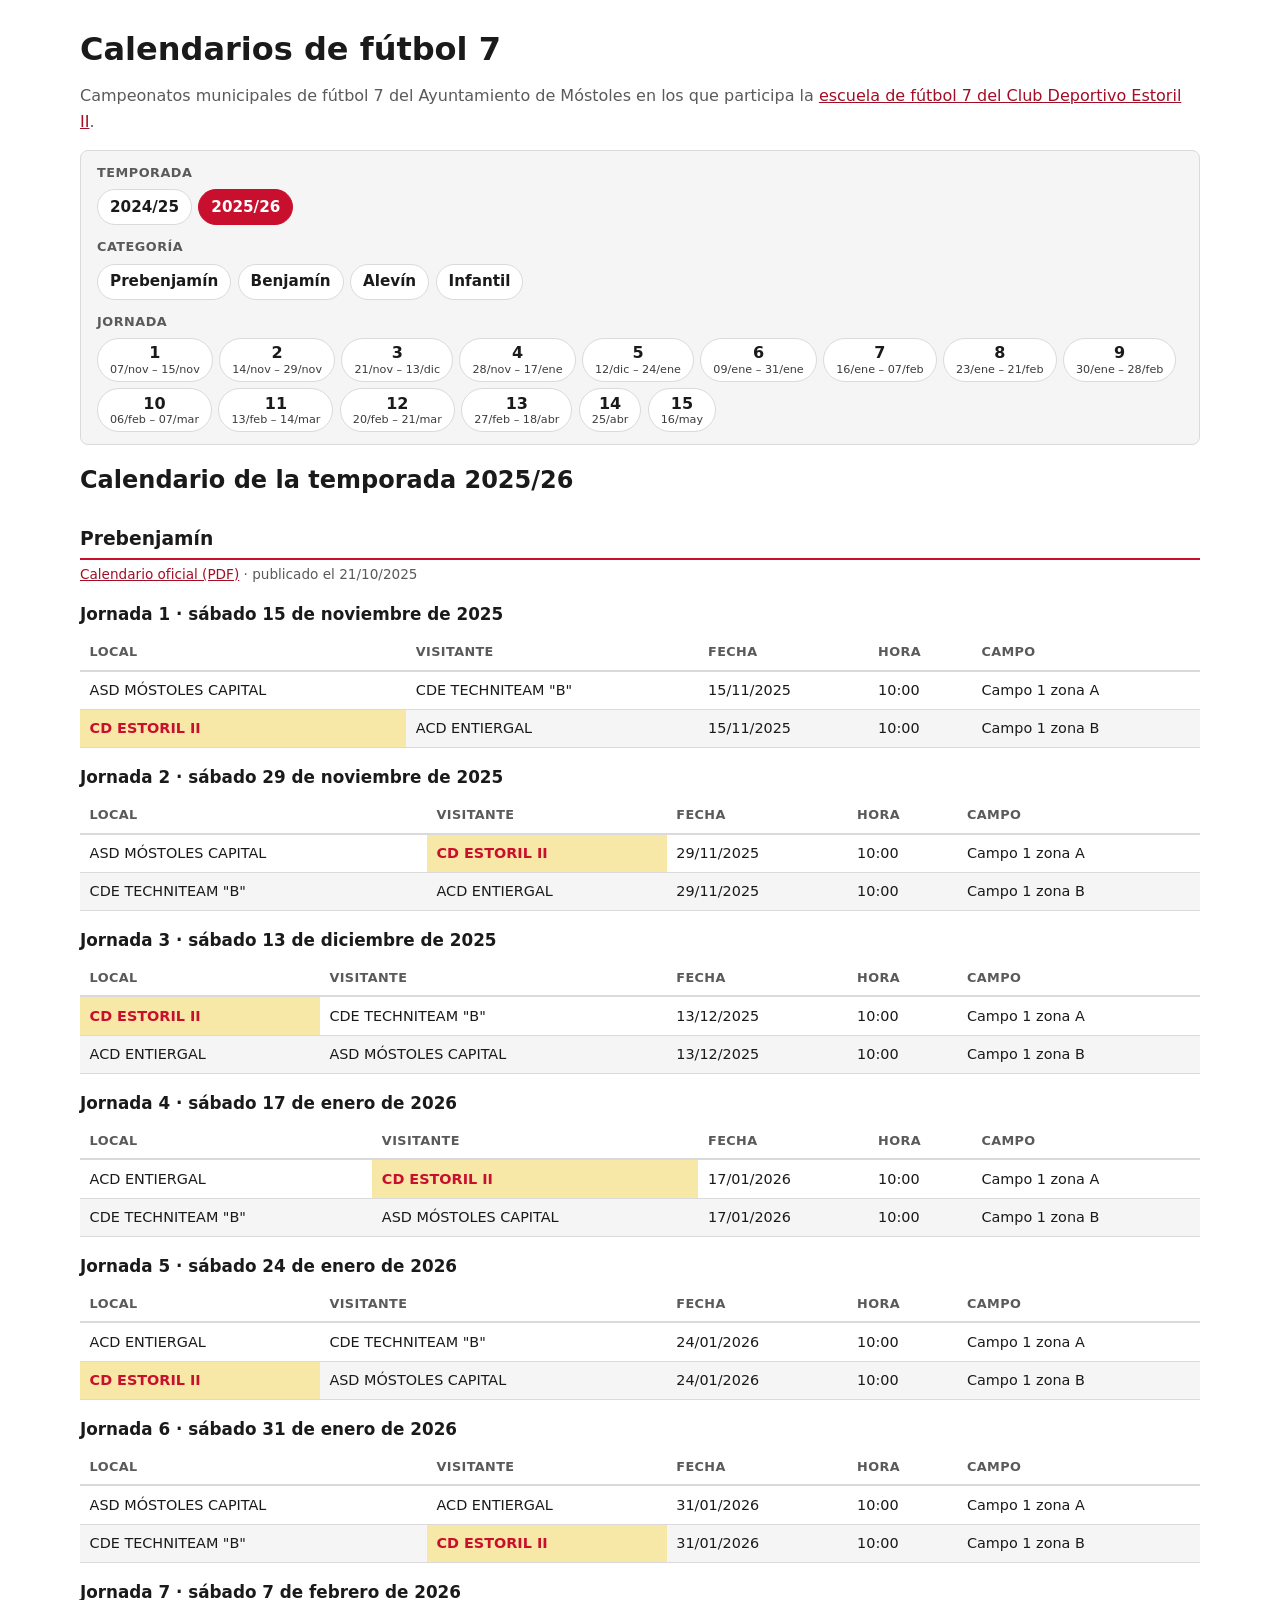
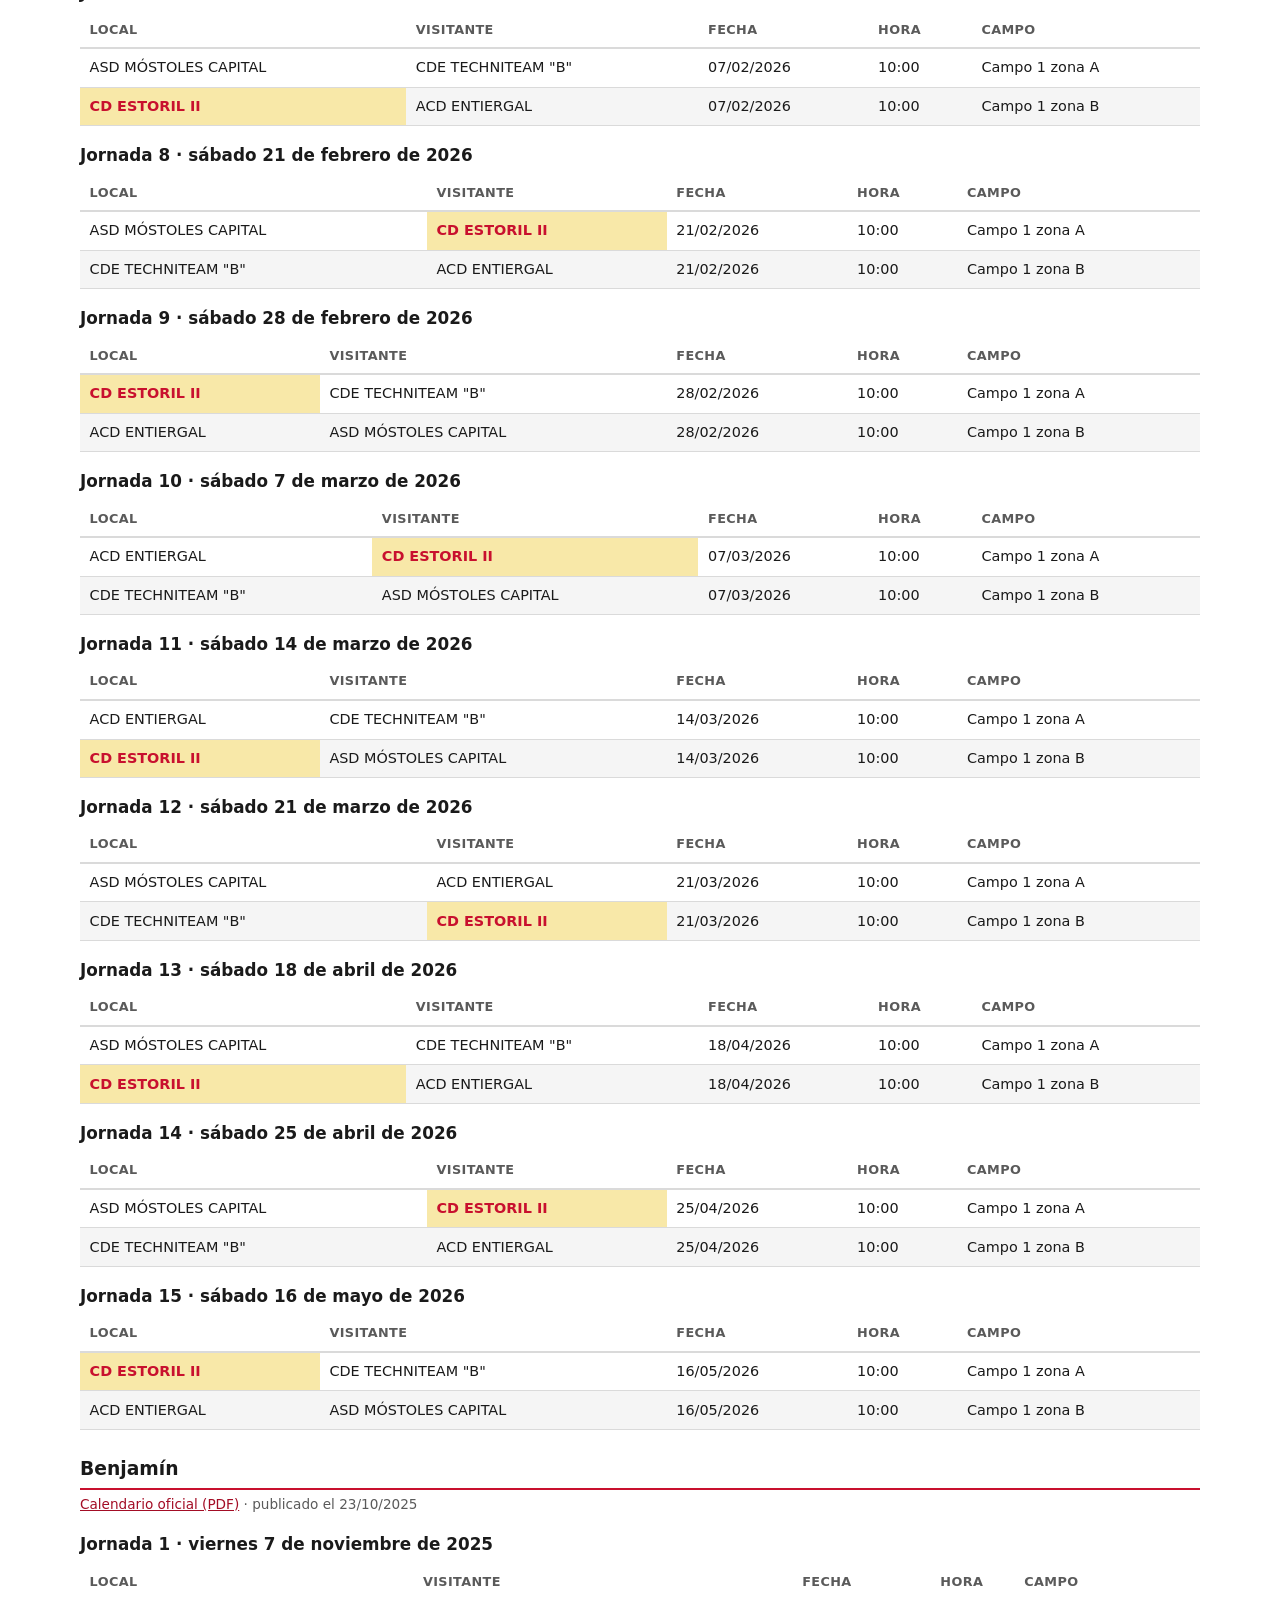
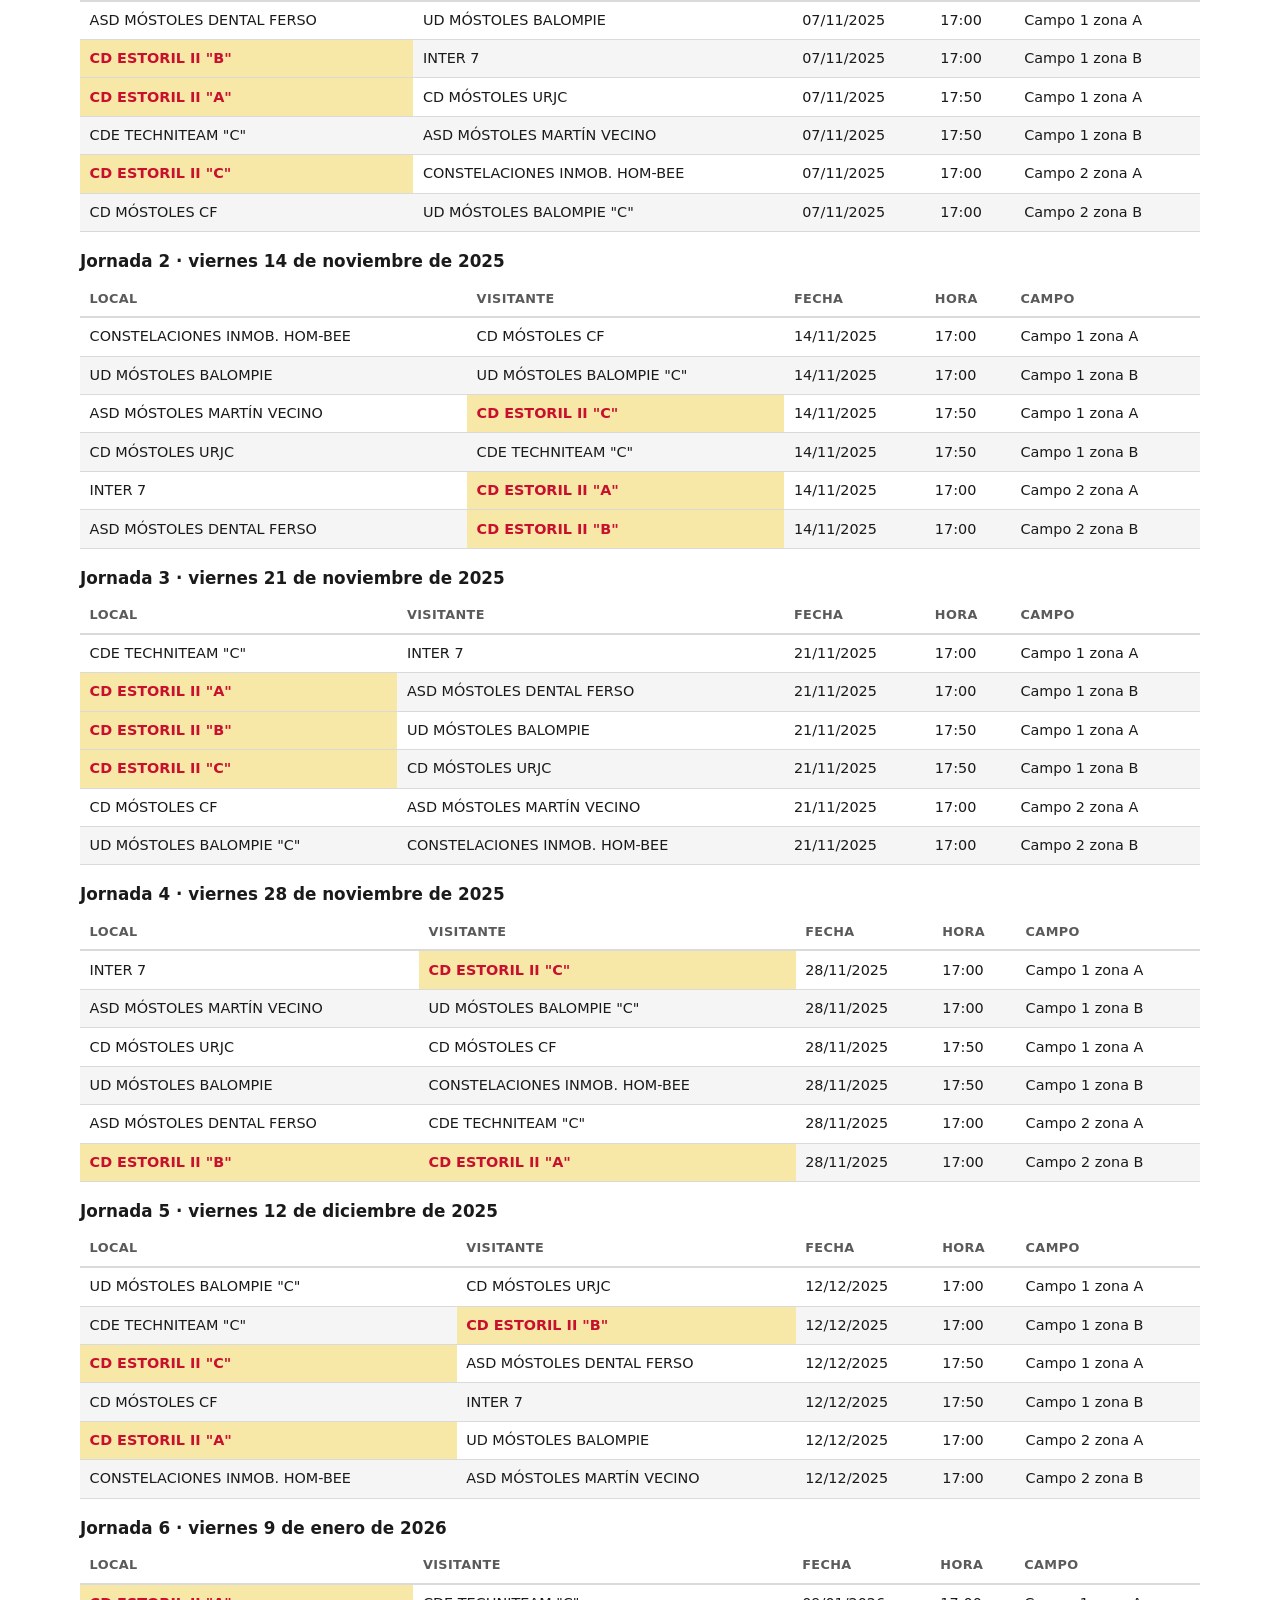
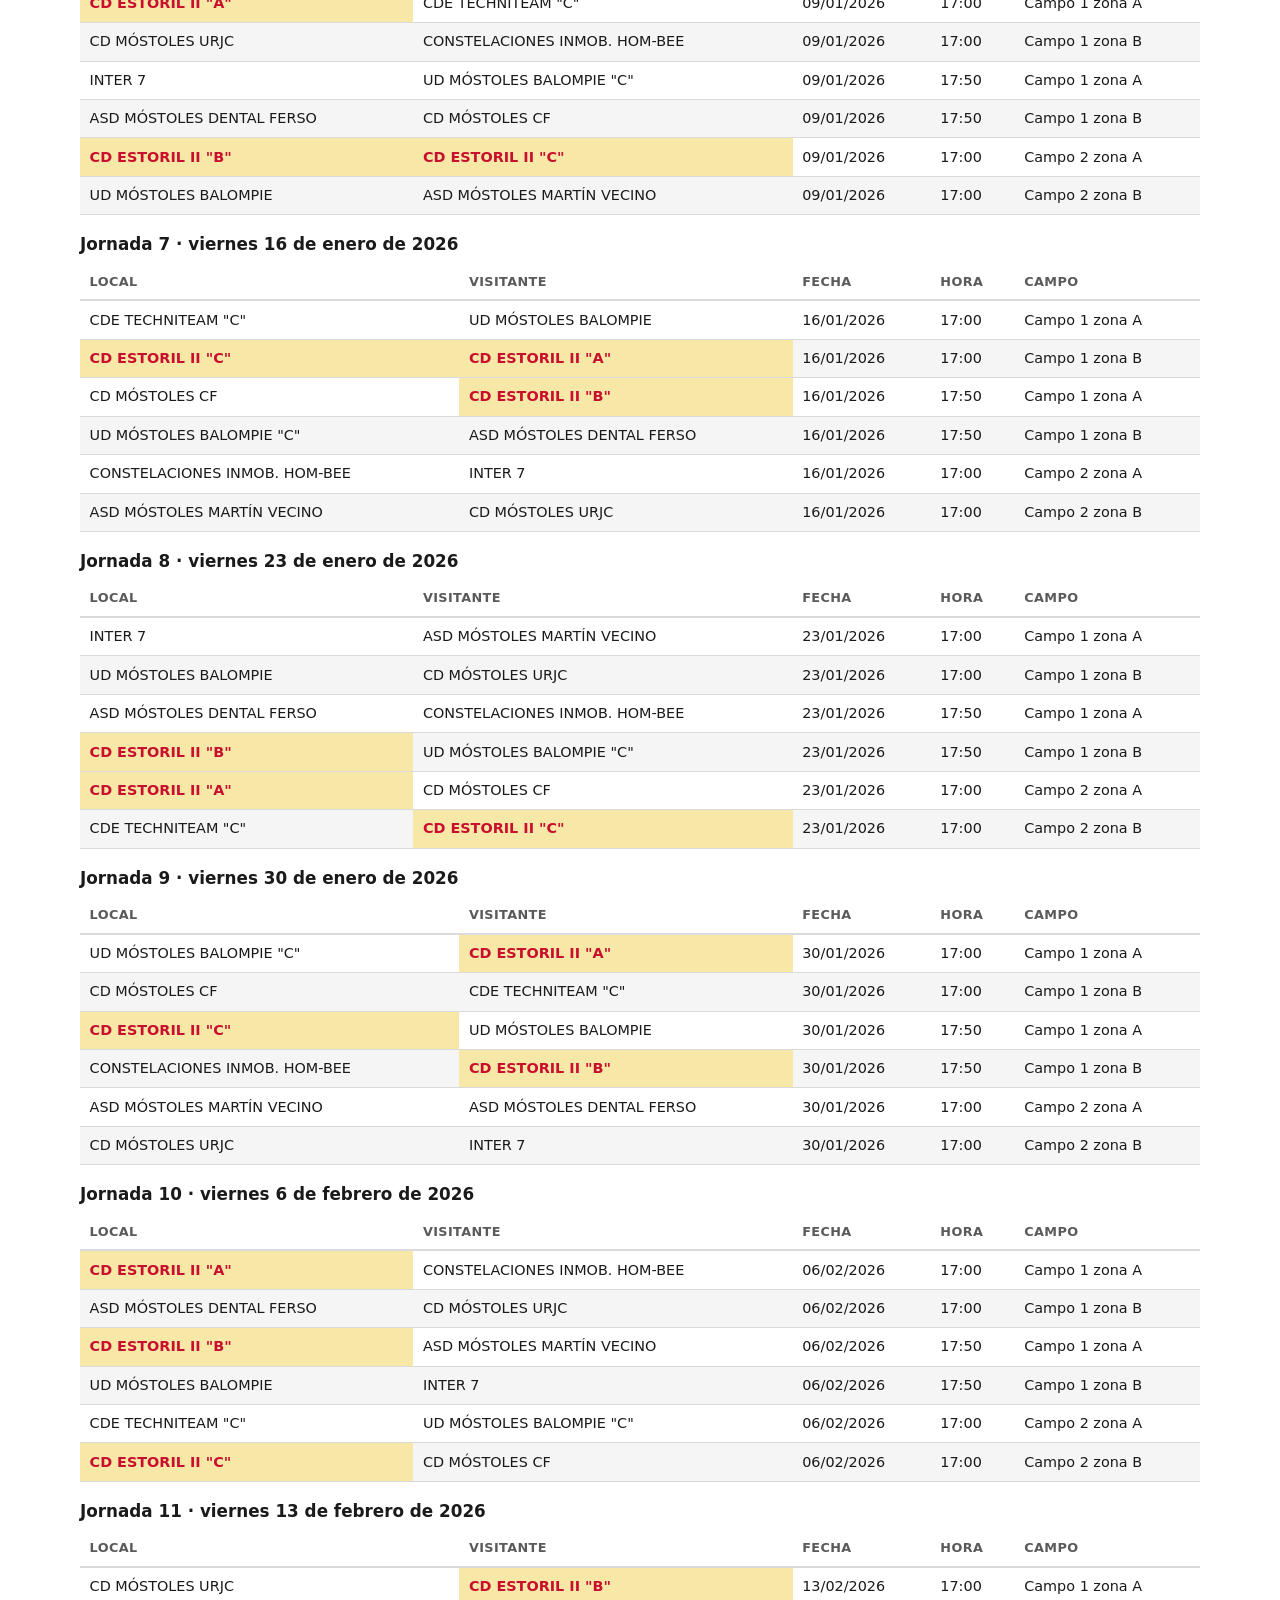
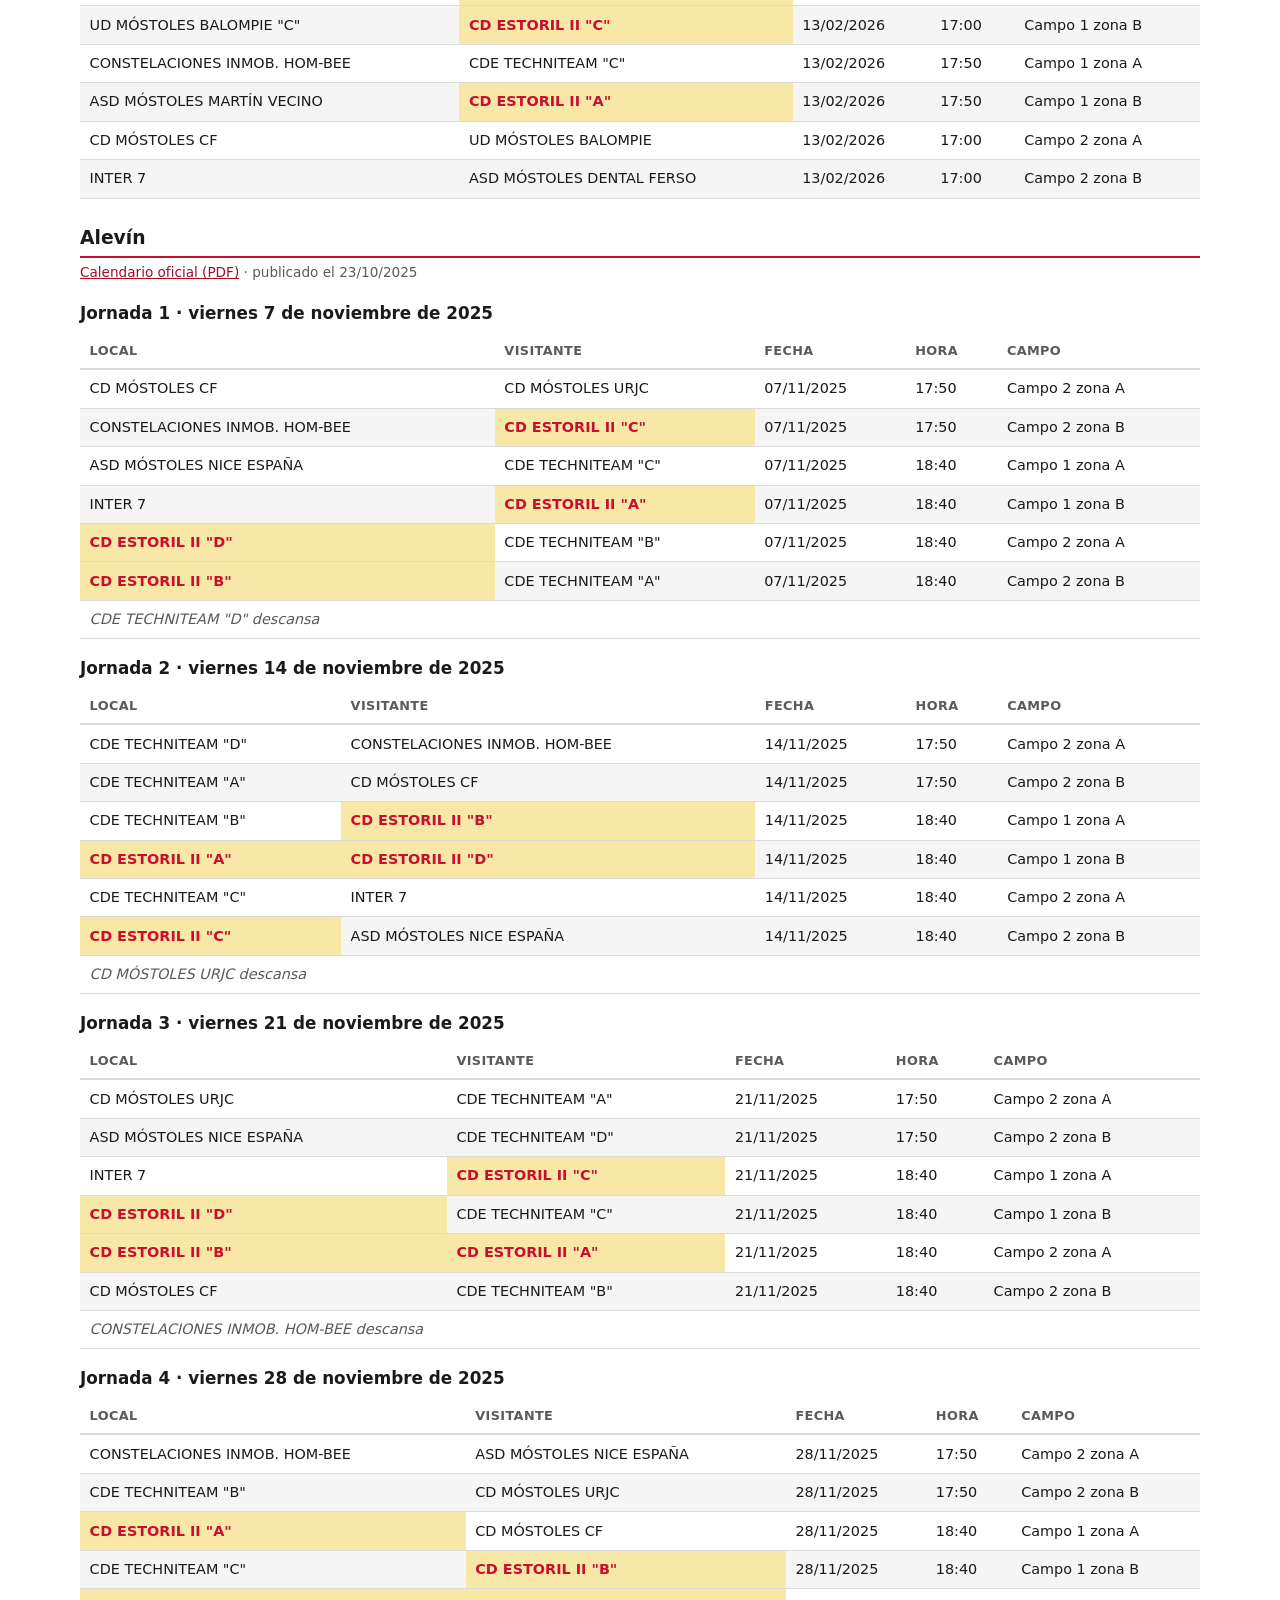
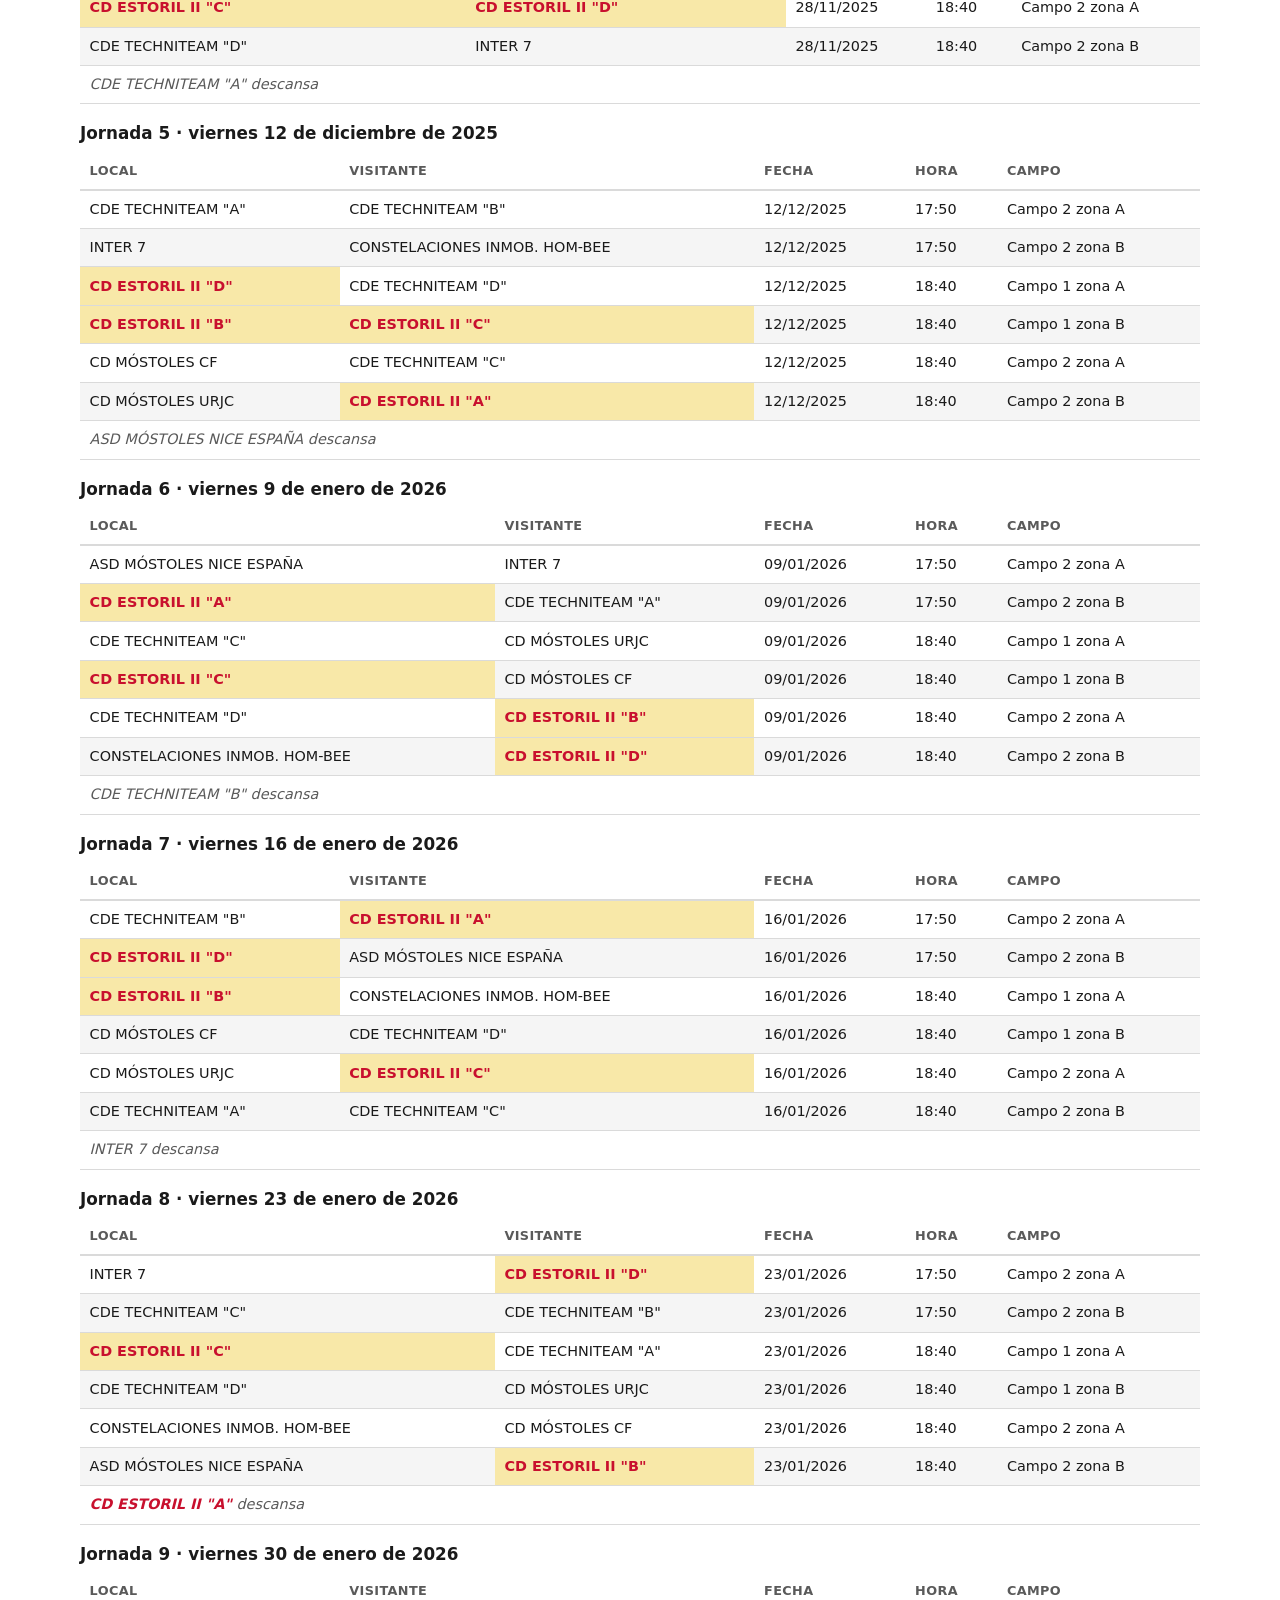
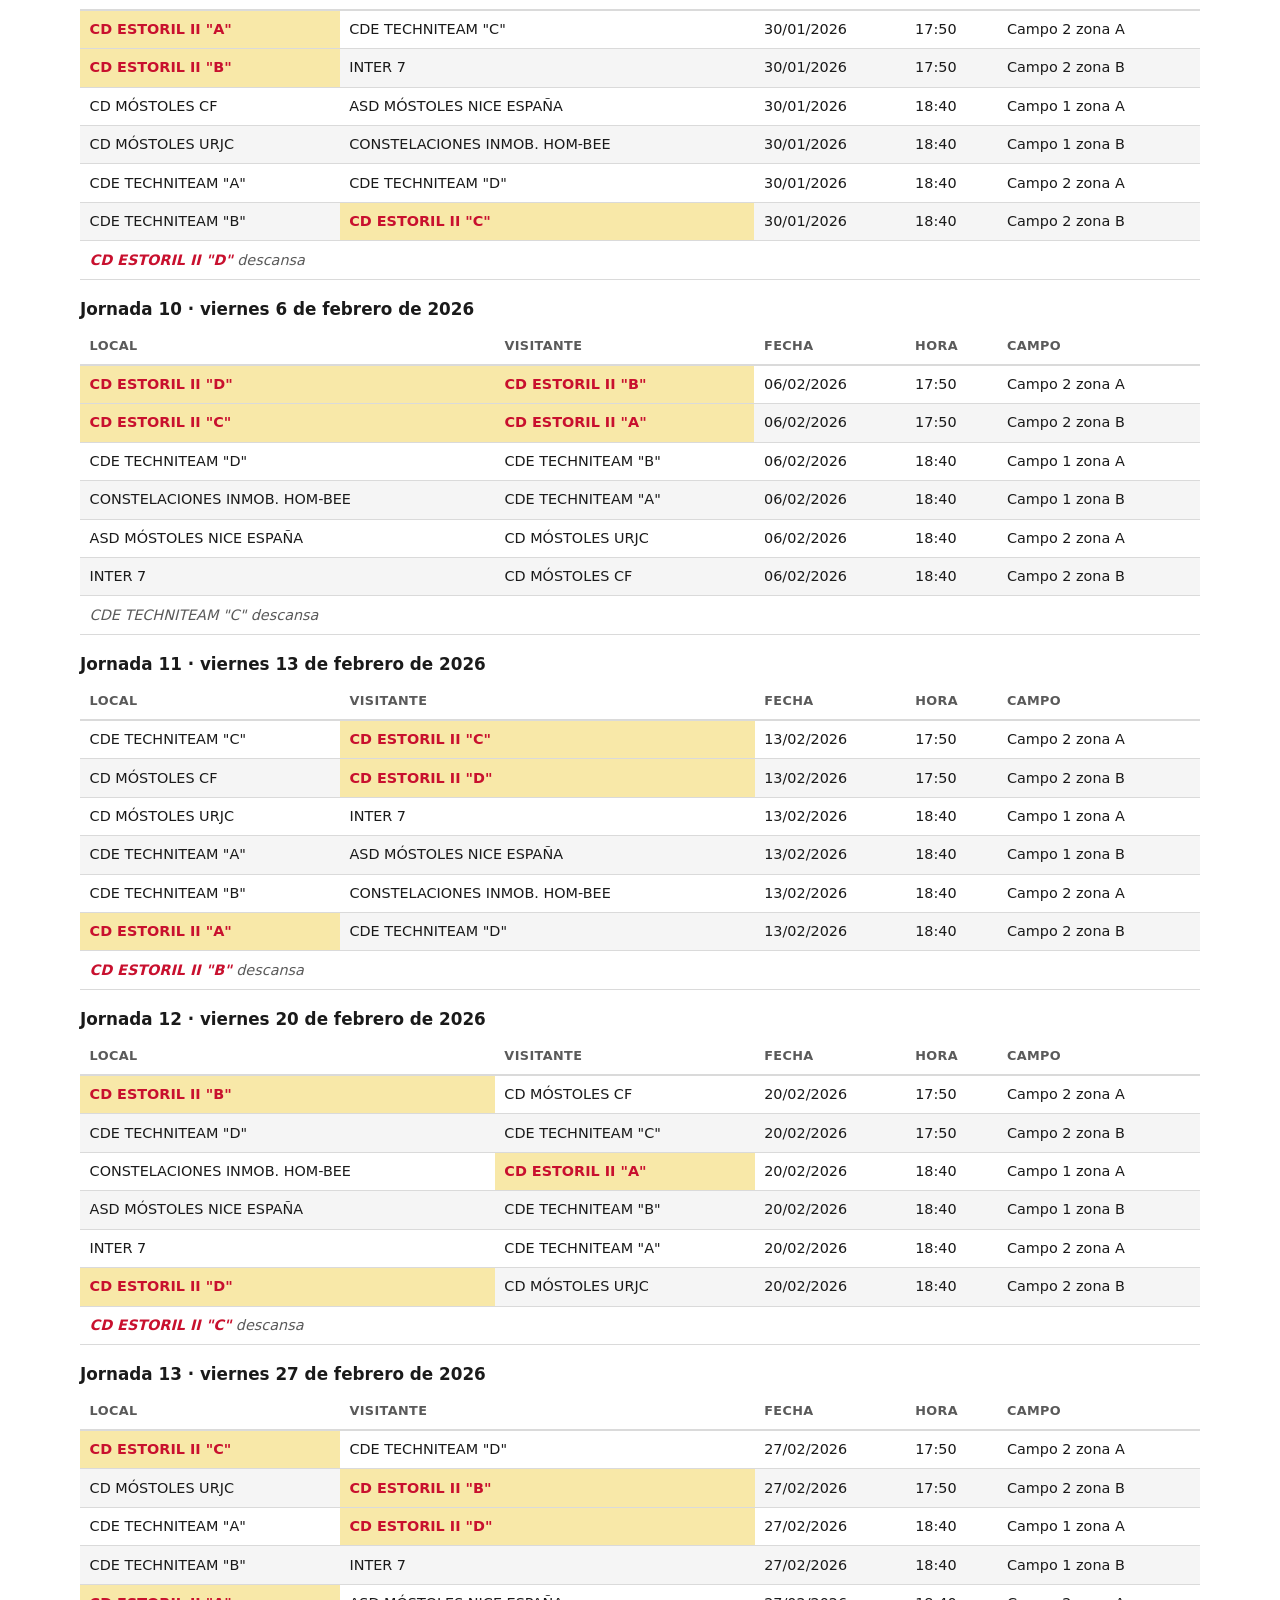
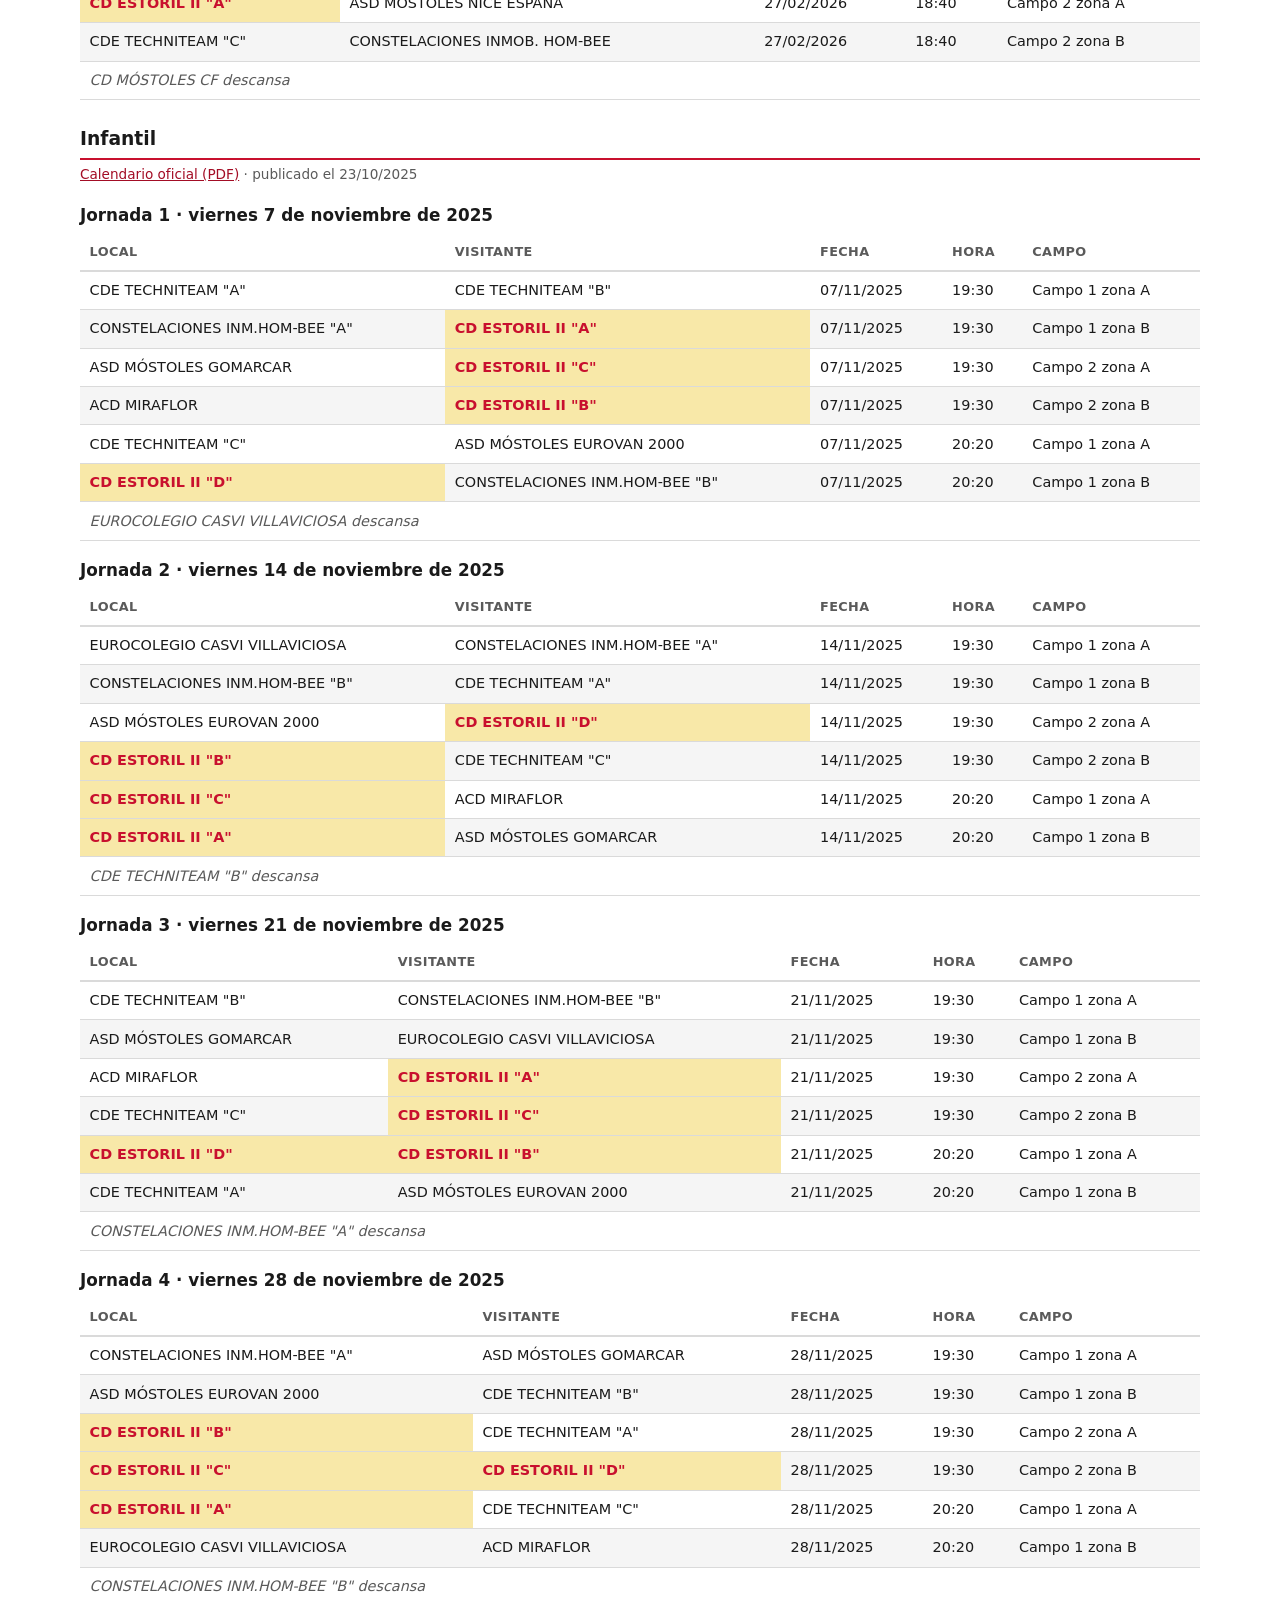
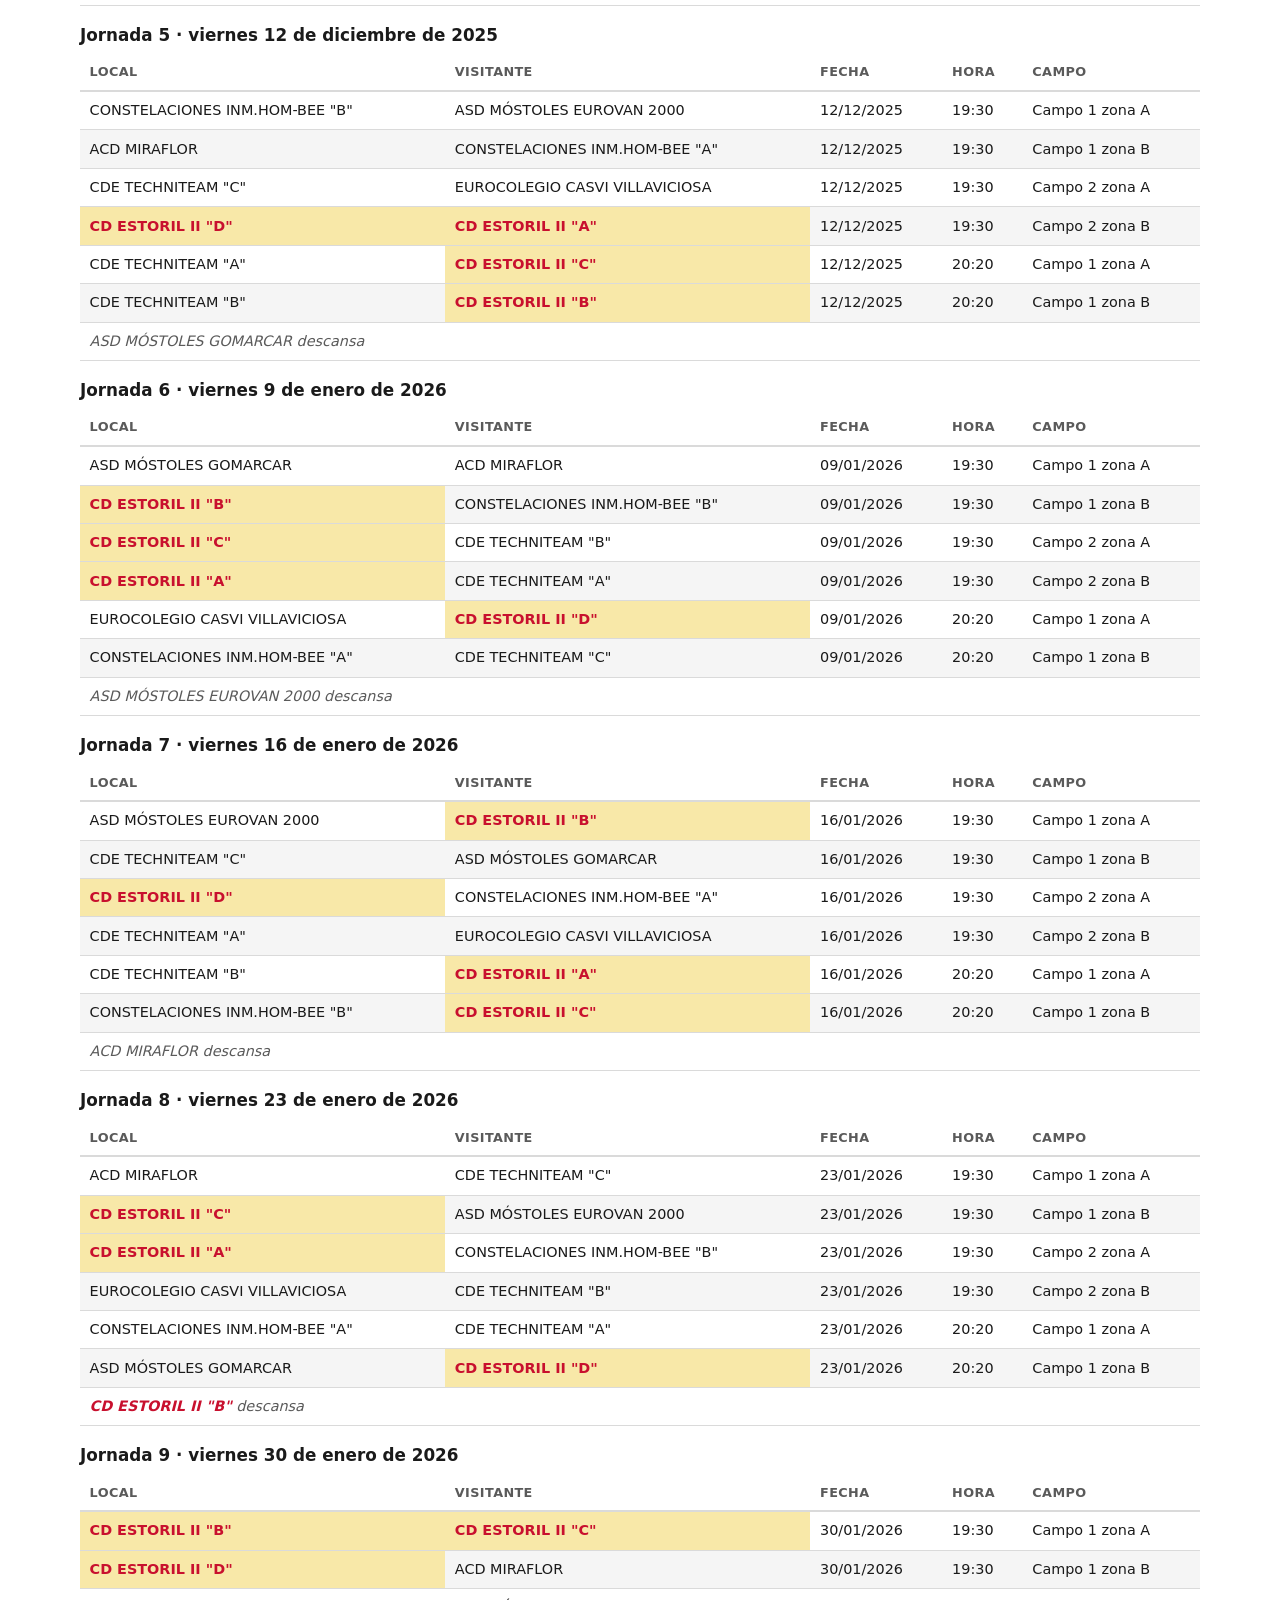
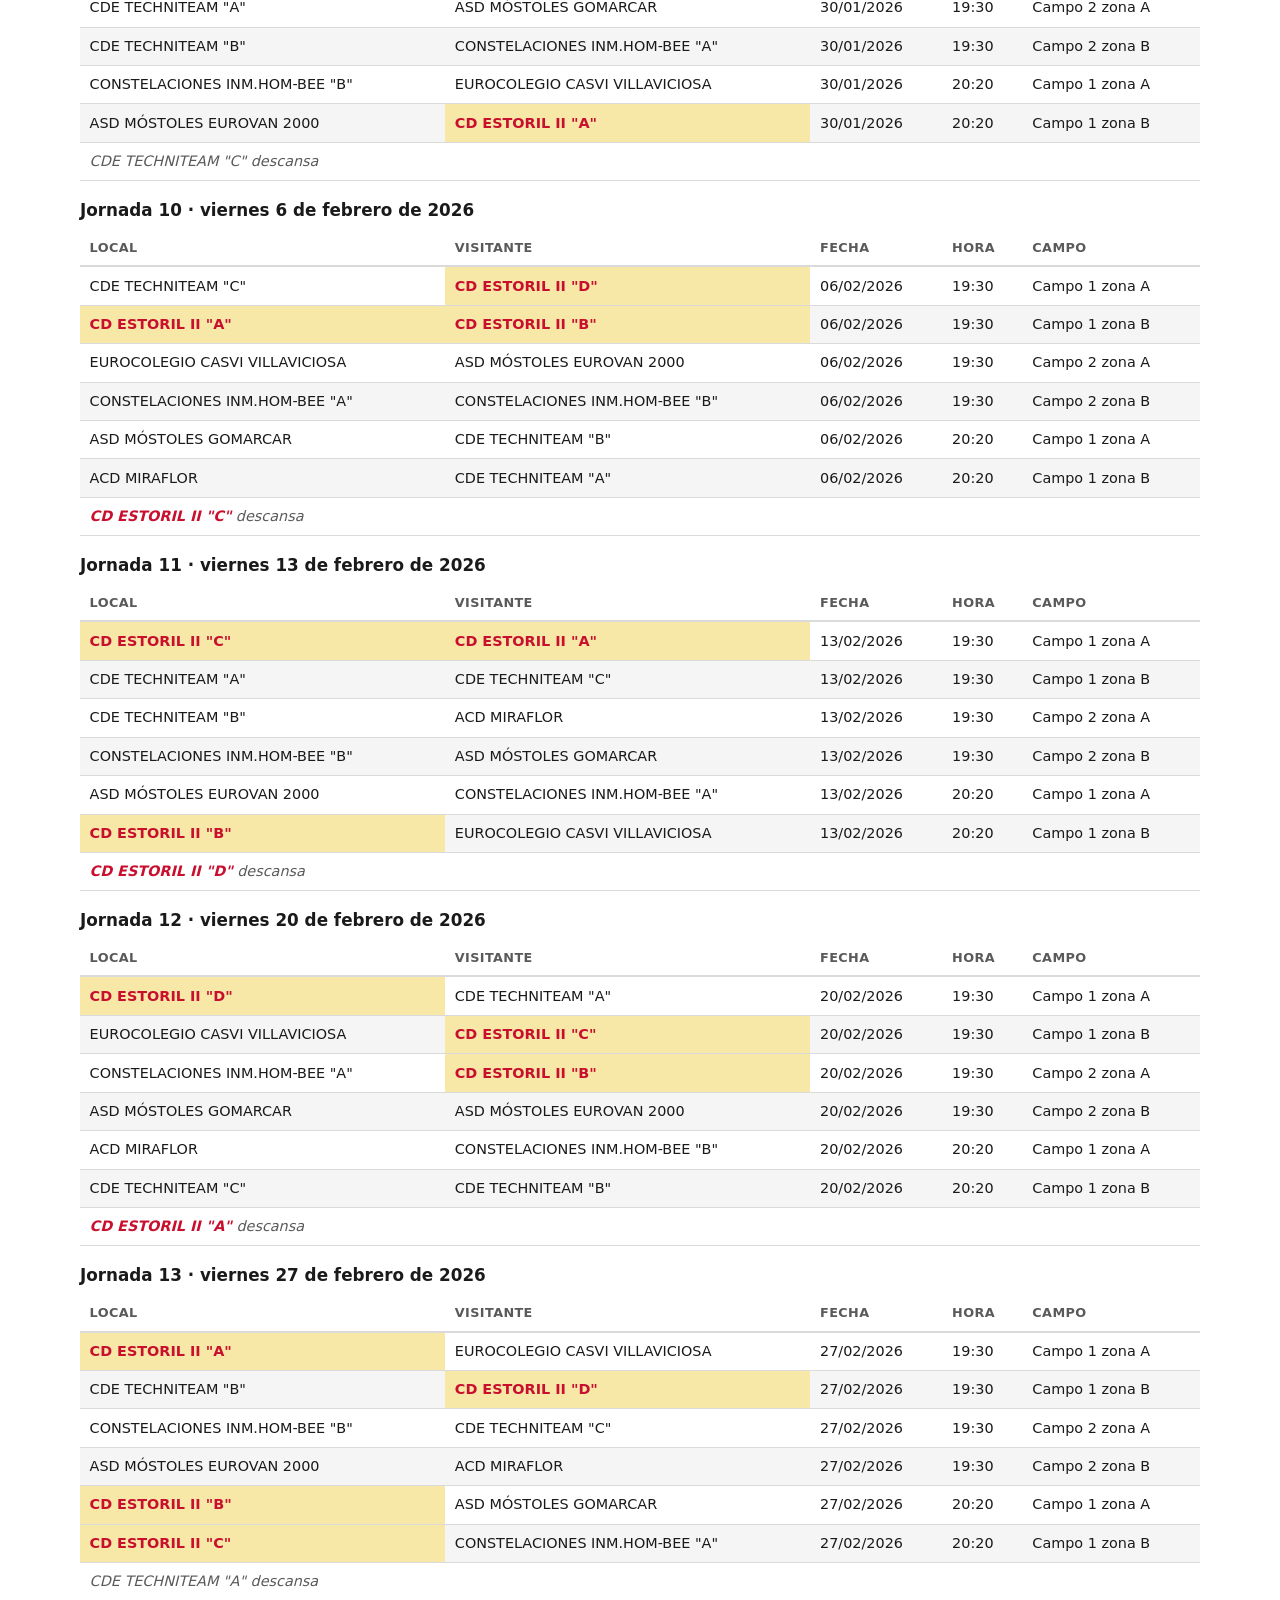
==== index.html @ 2df4e345 "Aplicación de calendarios de fútbol 7 con datos 2024/25 y 2025/26 Rama desvinculada que se publica e" ====
<!doctype html>
<html lang="es">
<head>
    <meta charset="UTF-8">
    <meta name="viewport" content="width=device-width, initial-scale=1">
    <title>Calendarios de fútbol 7 · Club Deportivo Estoril II</title>
    <meta name="description" content="Calendarios de los campeonatos municipales de fútbol 7 de Móstoles (prebenjamín, benjamín, alevín e infantil) con filtros por temporada, categoría y jornada.">
    <link rel="canonical" href="https://www.clubestoril2.es/escuelas-y-actividades/escuela-de-futbol-7/">
    <link rel="stylesheet" href="futbol7.css">
    <style>
        :root {
            color-scheme: light dark;
            --ce-primary: #c8102e;
            --ce-primary-dark: #8a0a1f;
            --ce-primary-contrast: #fff;
            --ce-bg: #fff;
            --ce-bg-alt: #f5f5f5;
            --ce-surface: #fff;
            --ce-text: #1a1a1a;
            --ce-text-muted: #5a5a5a;
            --ce-border: #dadada;
            --ce-link: #a30d25;
            --ce-focus: #0a7bc2;
            --ce-accent-cream: #f8e8a8;
        }
        @media (prefers-color-scheme: dark) {
            :root:not([data-theme="light"]) {
                --ce-bg: #121214;
                --ce-bg-alt: #1c1c1f;
                --ce-surface: #232327;
                --ce-text: #ececec;
                --ce-text-muted: #a8a8ac;
                --ce-border: #3a3a3f;
                --ce-link: #ff6b7e;
                --ce-focus: #4db3f5;
                --ce-accent-cream: #5a5030;
            }
        }
        :root[data-theme="dark"] {
            --ce-bg: #121214;
            --ce-bg-alt: #1c1c1f;
            --ce-surface: #232327;
            --ce-text: #ececec;
            --ce-text-muted: #a8a8ac;
            --ce-border: #3a3a3f;
            --ce-link: #ff6b7e;
            --ce-focus: #4db3f5;
            --ce-accent-cream: #5a5030;
        }
        body {
            margin: 0;
            padding: 0 16px 2rem;
            background: var(--ce-bg);
            color: var(--ce-text);
            font: 1rem/1.6 system-ui, -apple-system, "Segoe UI", Roboto, "Helvetica Neue", Arial, sans-serif;
        }
        main { max-width: 1120px; margin: 0 auto; }
        a { color: var(--ce-link); }
        h1 { margin: 1.5rem 0 0.5rem; }
        .intro { color: var(--ce-text-muted); margin: 0 0 1rem; }
    </style>
</head>
<body>
<main>
    <h1>Calendarios de fútbol 7</h1>
    <p class="intro">Campeonatos municipales de fútbol 7 del Ayuntamiento de Móstoles en los que participa la
        <a href="https://www.clubestoril2.es/escuelas-y-actividades/escuela-de-futbol-7/">escuela de fútbol 7 del Club Deportivo Estoril II</a>.</p>
    <div id="futbol7-app" data-nivel="2">
        <noscript>Para ver los calendarios es necesario activar JavaScript. También puede consultarlos en la
            <a href="https://www.mostoles.es/MostolesDeporte/es/campeonatos-municipales-deporte-infantil/futbol-7/calendario/calendario-serie-basica">web del Ayuntamiento de Móstoles</a>.</noscript>
    </div>
</main>
<script src="futbol7.js" defer></script>
</body>
</html>
---- futbol7.css ----
/*
 * Estilos de los calendarios de fútbol 7 del CD Estoril II.
 * Usa los tokens del tema de la web del club (--ce-*) cuando existen y
 * valores propios en caso contrario, con modo oscuro automático.
 */
.f7 {
    --f7-primary: var(--ce-primary, #c8102e);
    --f7-primary-dark: var(--ce-primary-dark, #8a0a1f);
    --f7-primary-contrast: var(--ce-primary-contrast, #fff);
    --f7-bg: var(--ce-bg, #fff);
    --f7-bg-alt: var(--ce-bg-alt, #f5f5f5);
    --f7-surface: var(--ce-surface, #fff);
    --f7-text: var(--ce-text, #1a1a1a);
    --f7-text-muted: var(--ce-text-muted, #5a5a5a);
    --f7-border: var(--ce-border, #dadada);
    --f7-focus: var(--ce-focus, #0a7bc2);
    --f7-cream: var(--ce-accent-cream, #f8e8a8);
    --f7-radius: var(--ce-radius, 8px);
    --f7-radius-small: var(--ce-radius-small, 4px);
    --f7-transition: var(--ce-transition, 150ms ease);
    --f7-space: var(--ce-space-3, 1rem);
    color: var(--f7-text);
    font-variant-numeric: tabular-nums;
}

@media (prefers-color-scheme: dark) {
    :root:not([data-theme="light"]) .f7 {
        --f7-bg: var(--ce-bg, #121214);
        --f7-bg-alt: var(--ce-bg-alt, #1c1c1f);
        --f7-surface: var(--ce-surface, #232327);
        --f7-text: var(--ce-text, #ececec);
        --f7-text-muted: var(--ce-text-muted, #a8a8ac);
        --f7-border: var(--ce-border, #3a3a3f);
        --f7-focus: var(--ce-focus, #4db3f5);
        --f7-cream: var(--ce-accent-cream, #5a5030);
    }
}

:root[data-theme="dark"] .f7 {
    --f7-bg: var(--ce-bg, #121214);
    --f7-bg-alt: var(--ce-bg-alt, #1c1c1f);
    --f7-surface: var(--ce-surface, #232327);
    --f7-text: var(--ce-text, #ececec);
    --f7-text-muted: var(--ce-text-muted, #a8a8ac);
    --f7-border: var(--ce-border, #3a3a3f);
    --f7-focus: var(--ce-focus, #4db3f5);
    --f7-cream: var(--ce-accent-cream, #5a5030);
}

/* ---------- filtros ---------- */

.f7-filtros {
    margin: 0 0 var(--f7-space);
    padding: calc(var(--f7-space) * 0.75) var(--f7-space);
    border: 1px solid var(--f7-border);
    border-radius: var(--f7-radius);
    background: var(--f7-bg-alt);
}

.f7-grupo {
    margin: 0;
    padding: 0;
    border: 0;
    min-width: 0;
}

.f7-grupo + .f7-grupo {
    margin-top: calc(var(--f7-space) * 0.75);
}

.f7-grupo__titulo {
    padding: 0;
    margin: 0 0 0.35rem;
    font-size: 0.8rem;
    font-weight: 700;
    letter-spacing: 0.04em;
    text-transform: uppercase;
    color: var(--f7-text-muted);
}

.f7-grupo__botones {
    display: flex;
    flex-wrap: wrap;
    gap: 0.4rem;
}

.f7-grupo__ayuda {
    margin: 0.35rem 0 0;
    font-size: 0.85rem;
    color: var(--f7-text-muted);
}

.f7-boton {
    display: inline-flex;
    flex-direction: column;
    align-items: center;
    justify-content: center;
    min-height: 2.25rem;
    min-width: 2.5rem;
    padding: 0.3rem 0.75rem;
    margin: 0;
    border: 1px solid var(--f7-border);
    border-radius: 999px;
    background: var(--f7-surface);
    color: var(--f7-text);
    font: inherit;
    font-size: 0.95rem;
    font-weight: 600;
    line-height: 1.2;
    cursor: pointer;
    transition: background var(--f7-transition), color var(--f7-transition), border-color var(--f7-transition);
}

.f7-boton:hover {
    border-color: var(--f7-primary);
    color: var(--f7-primary);
}

.f7-boton:focus-visible {
    outline: 3px solid var(--f7-focus);
    outline-offset: 2px;
}

.f7-boton--activo,
.f7-boton--activo:hover {
    background: var(--f7-primary);
    border-color: var(--f7-primary);
    color: var(--f7-primary-contrast);
}

.f7-boton__numero {
    font-size: 1rem;
}

.f7-boton__fecha {
    font-size: 0.7rem;
    font-weight: 500;
    opacity: 0.85;
    white-space: nowrap;
}

.f7-boton--enlace {
    min-height: 0;
    padding: 0.2rem 0.6rem;
    border-color: transparent;
    background: transparent;
    color: var(--ce-link, var(--f7-primary));
    font-weight: 600;
    text-decoration: underline;
}

.f7-boton--enlace:hover {
    background: var(--f7-surface);
}

.f7-limpiar {
    margin: calc(var(--f7-space) * 0.75) 0 0;
}

/* ---------- contenido ---------- */

.f7-cargando,
.f7-vacio,
.f7-aviso {
    padding: var(--f7-space);
    border: 1px dashed var(--f7-border);
    border-radius: var(--f7-radius);
    color: var(--f7-text-muted);
    text-align: center;
}

.f7-error {
    padding: var(--f7-space);
    border-left: 4px solid var(--f7-primary);
    background: var(--f7-bg-alt);
}

.f7-temporada {
    margin: var(--f7-space) 0 0.5rem;
}

.f7-categoria {
    margin: 0 0 calc(var(--f7-space) * 1.5);
    scroll-margin-top: 4rem;
}

.f7-categoria__titulo {
    margin: calc(var(--f7-space) * 1.5) 0 0.25rem;
    padding-bottom: 0.25rem;
    border-bottom: 2px solid var(--f7-primary);
}

.f7-meta,
.f7-pie {
    margin: 0 0 0.75rem;
    font-size: 0.85rem;
    color: var(--f7-text-muted);
}

.f7-pie {
    margin-top: var(--f7-space);
}

.f7-jornada {
    margin: 0 0 var(--f7-space);
    scroll-margin-top: 4rem;
}

.f7-jornada__titulo {
    margin: var(--f7-space) 0 0.4rem;
    font-size: 1.05rem;
}

.f7-tabla-envoltorio {
    overflow-x: auto;
    -webkit-overflow-scrolling: touch;
}

.f7 .f7-tabla {
    width: 100%;
    margin: 0;
    border: 0;
    border-collapse: collapse;
    font-size: 0.9rem;
}

.f7 .f7-tabla th,
.f7 .f7-tabla td {
    padding: 0.45rem 0.6rem;
    border: 0;
    border-bottom: 1px solid var(--f7-border);
    text-align: left;
    vertical-align: top;
}

.f7 .f7-tabla thead th {
    border-bottom: 2px solid var(--f7-border);
    font-size: 0.8rem;
    letter-spacing: 0.03em;
    text-transform: uppercase;
    color: var(--f7-text-muted);
    white-space: nowrap;
}

.f7 .f7-tabla tbody tr:nth-child(even) {
    background: var(--f7-bg-alt);
}

.f7-fecha,
.f7-hora {
    white-space: nowrap;
}

.f7 .f7-estoril,
.f7 td.f7-estoril {
    font-weight: 700;
    color: var(--f7-primary);
}

.f7 td.f7-estoril {
    background: var(--f7-cream);
}

.f7-descansa td {
    color: var(--f7-text-muted);
    font-style: italic;
}

.f7-visualmente-oculto {
    position: absolute !important;
    width: 1px;
    height: 1px;
    margin: -1px;
    padding: 0;
    overflow: hidden;
    clip: rect(0 0 0 0);
    white-space: nowrap;
    border: 0;
}

@media (max-width: 600px) {
    .f7-filtros {
        padding: 0.6rem 0.75rem;
    }

    .f7-boton {
        padding: 0.25rem 0.6rem;
        font-size: 0.9rem;
    }

    .f7 .f7-tabla {
        font-size: 0.85rem;
    }

    .f7 .f7-tabla th,
    .f7 .f7-tabla td {
        padding: 0.4rem 0.45rem;
    }
}

@media print {
    .f7-filtros {
        display: none;
    }
}
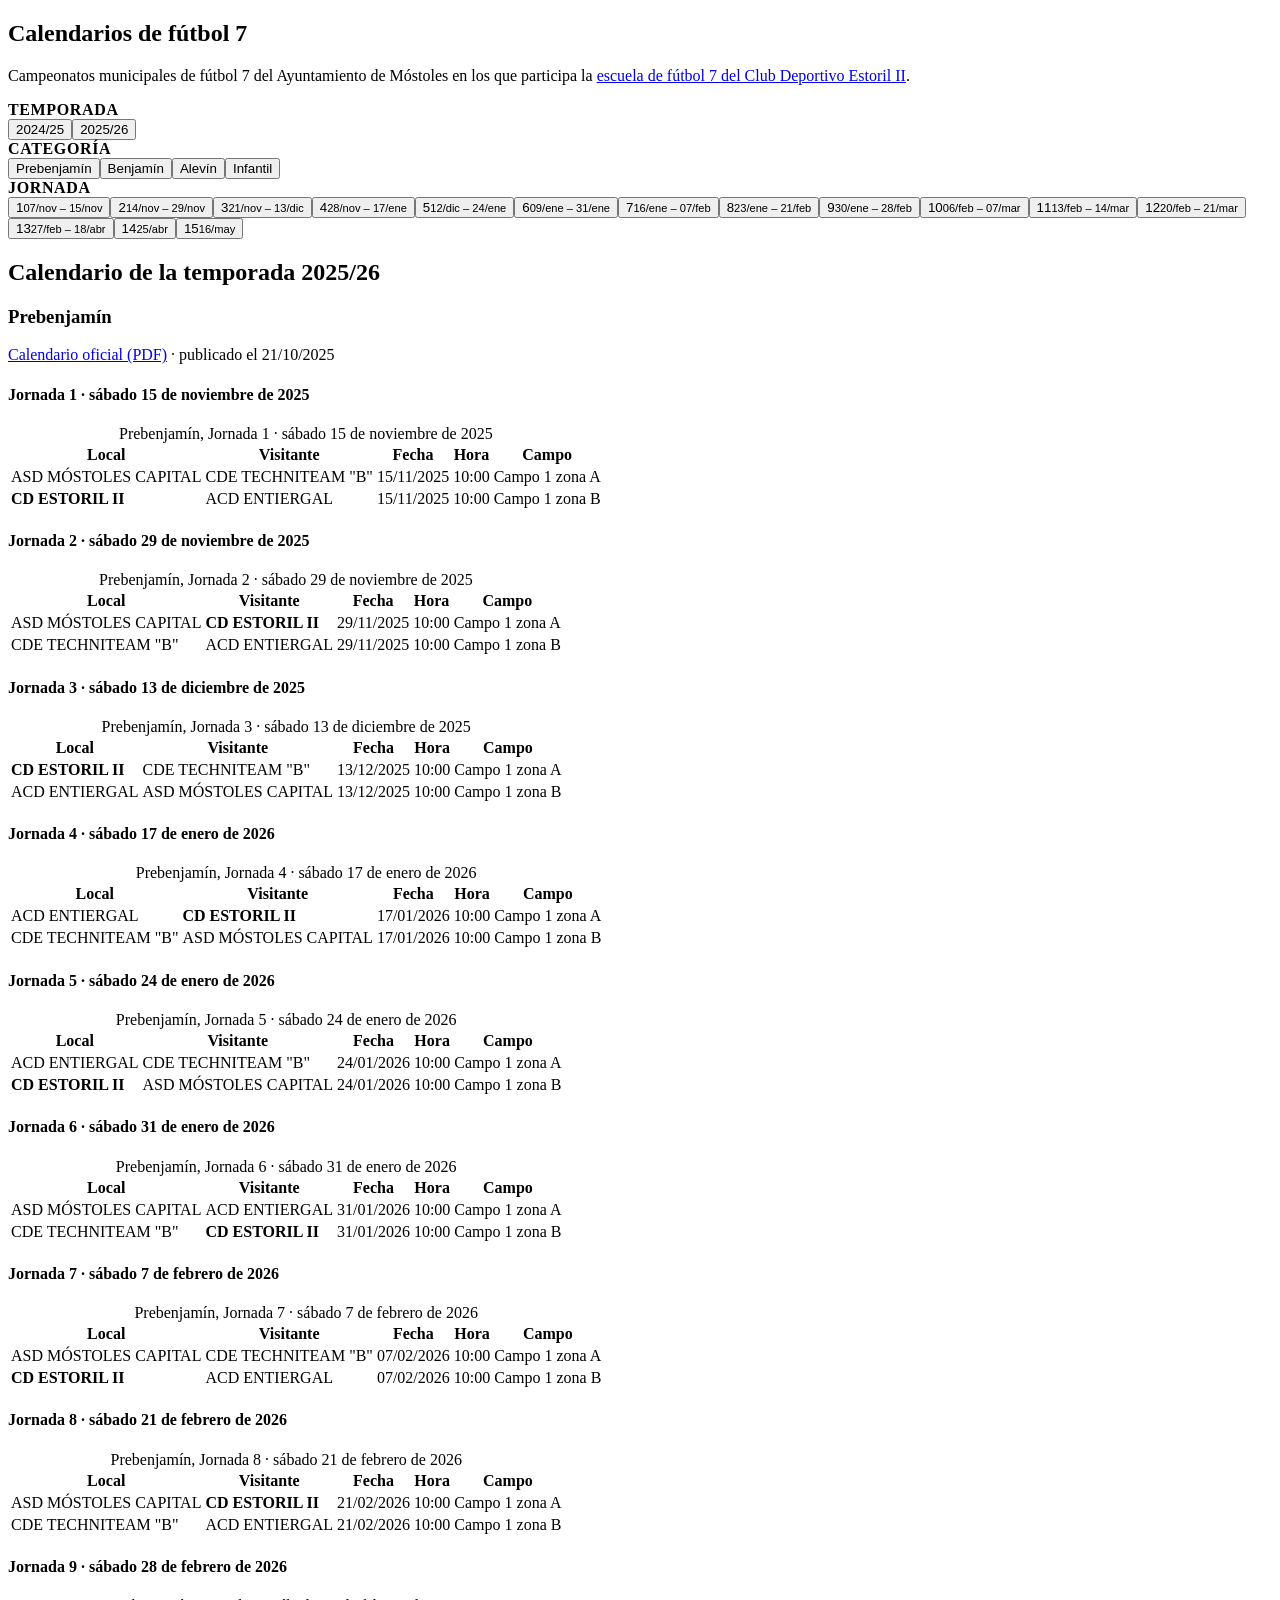
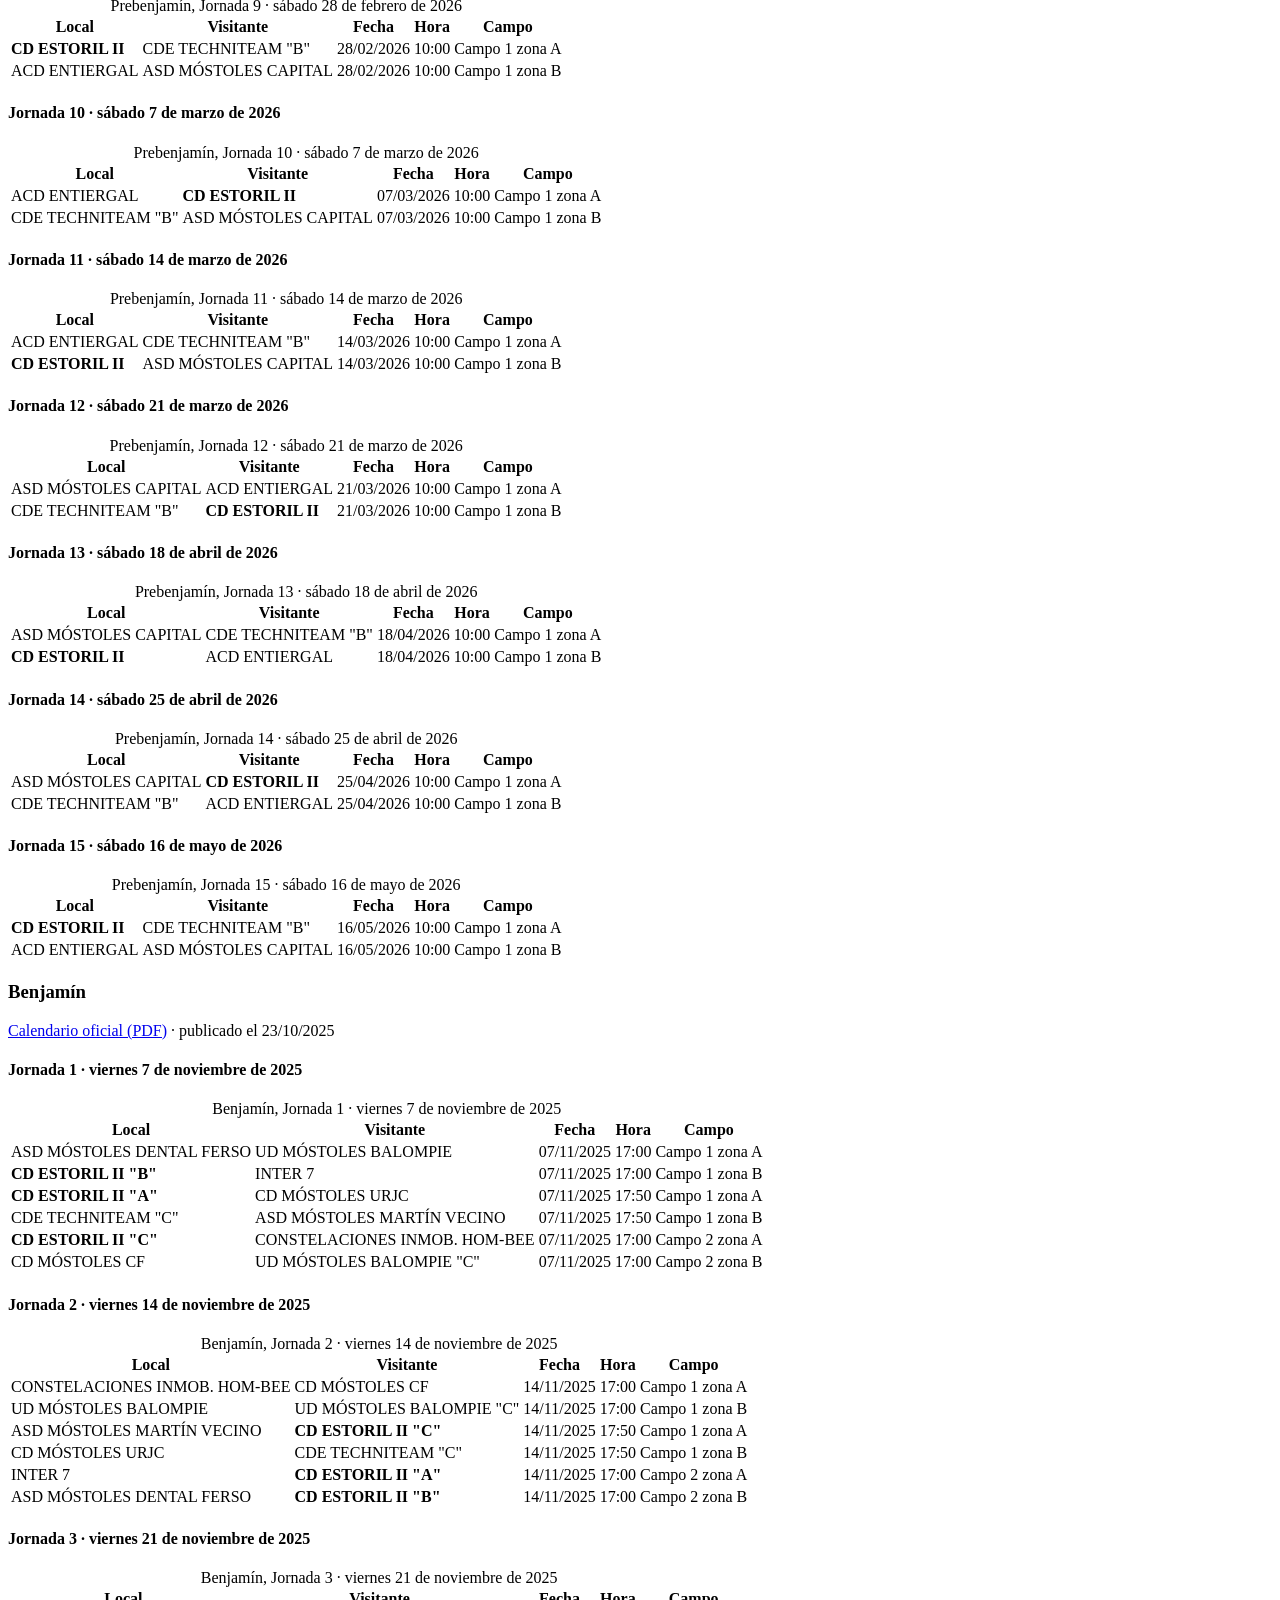
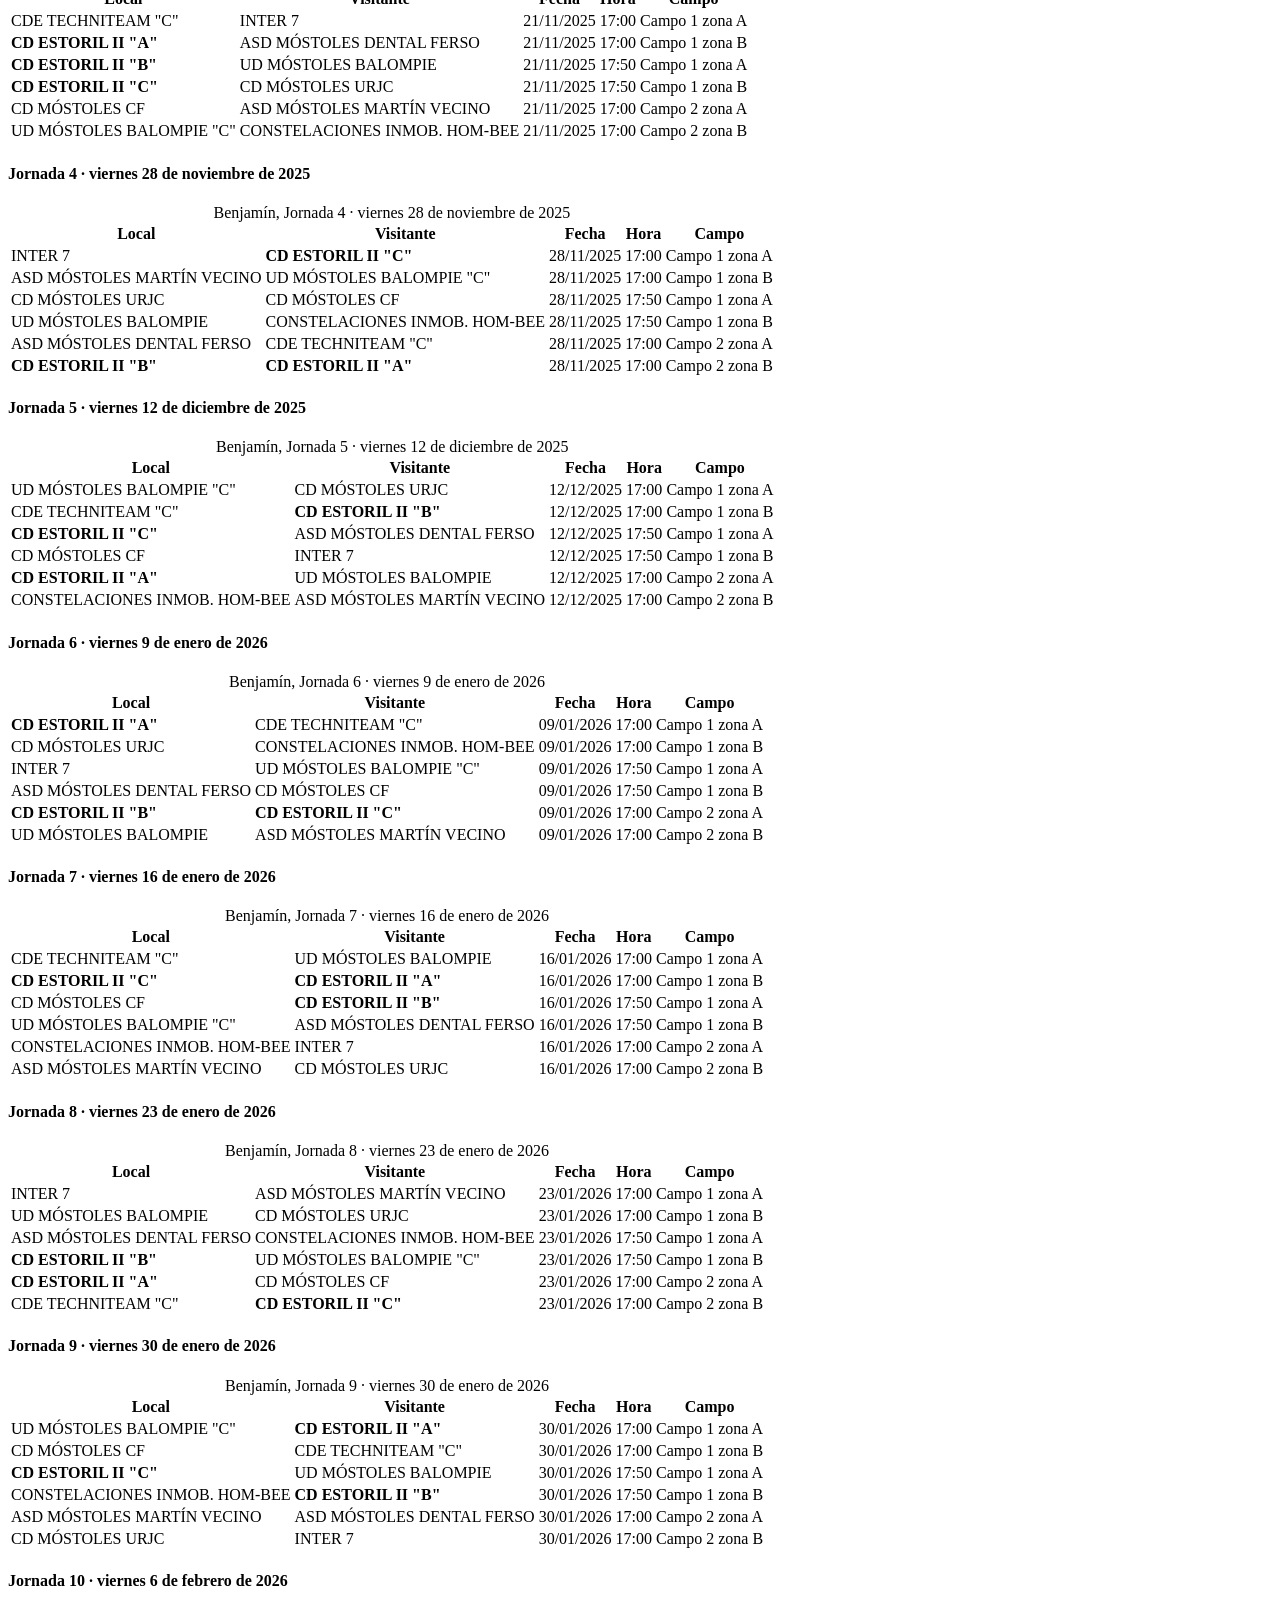
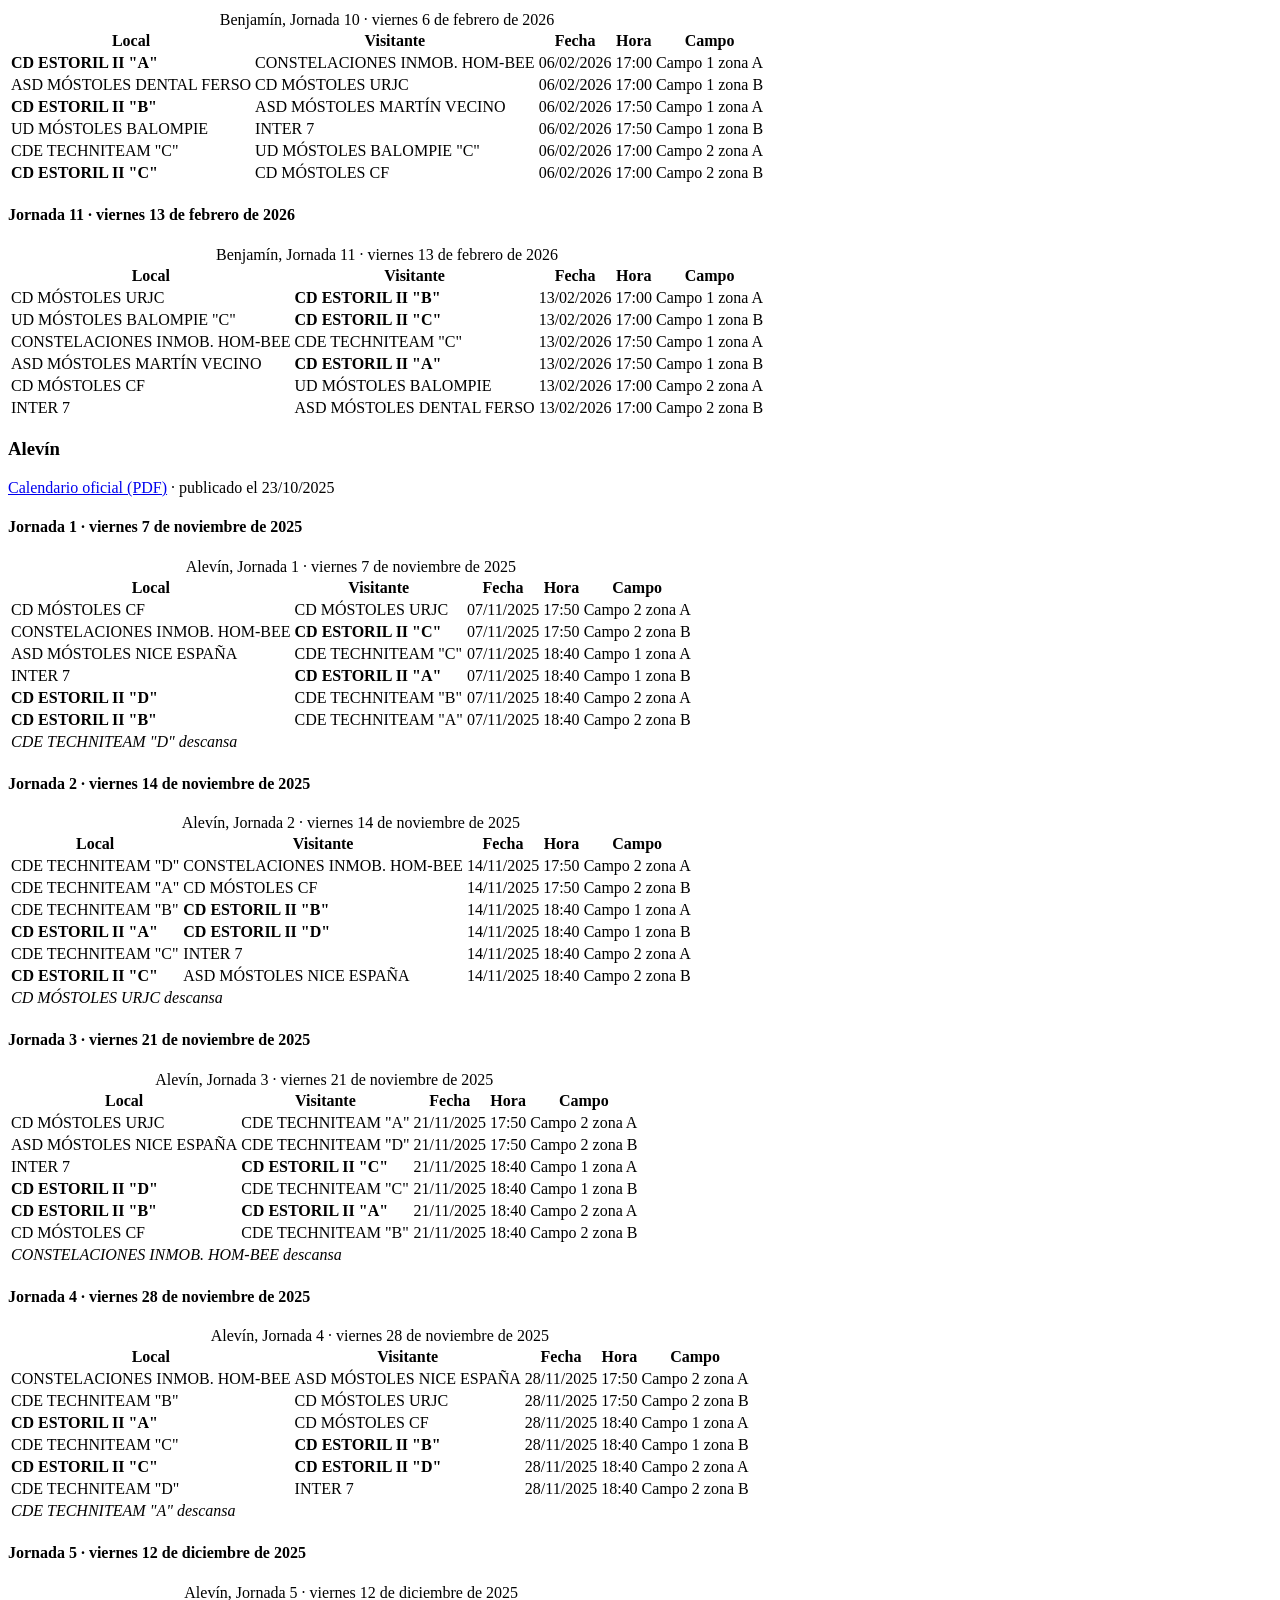
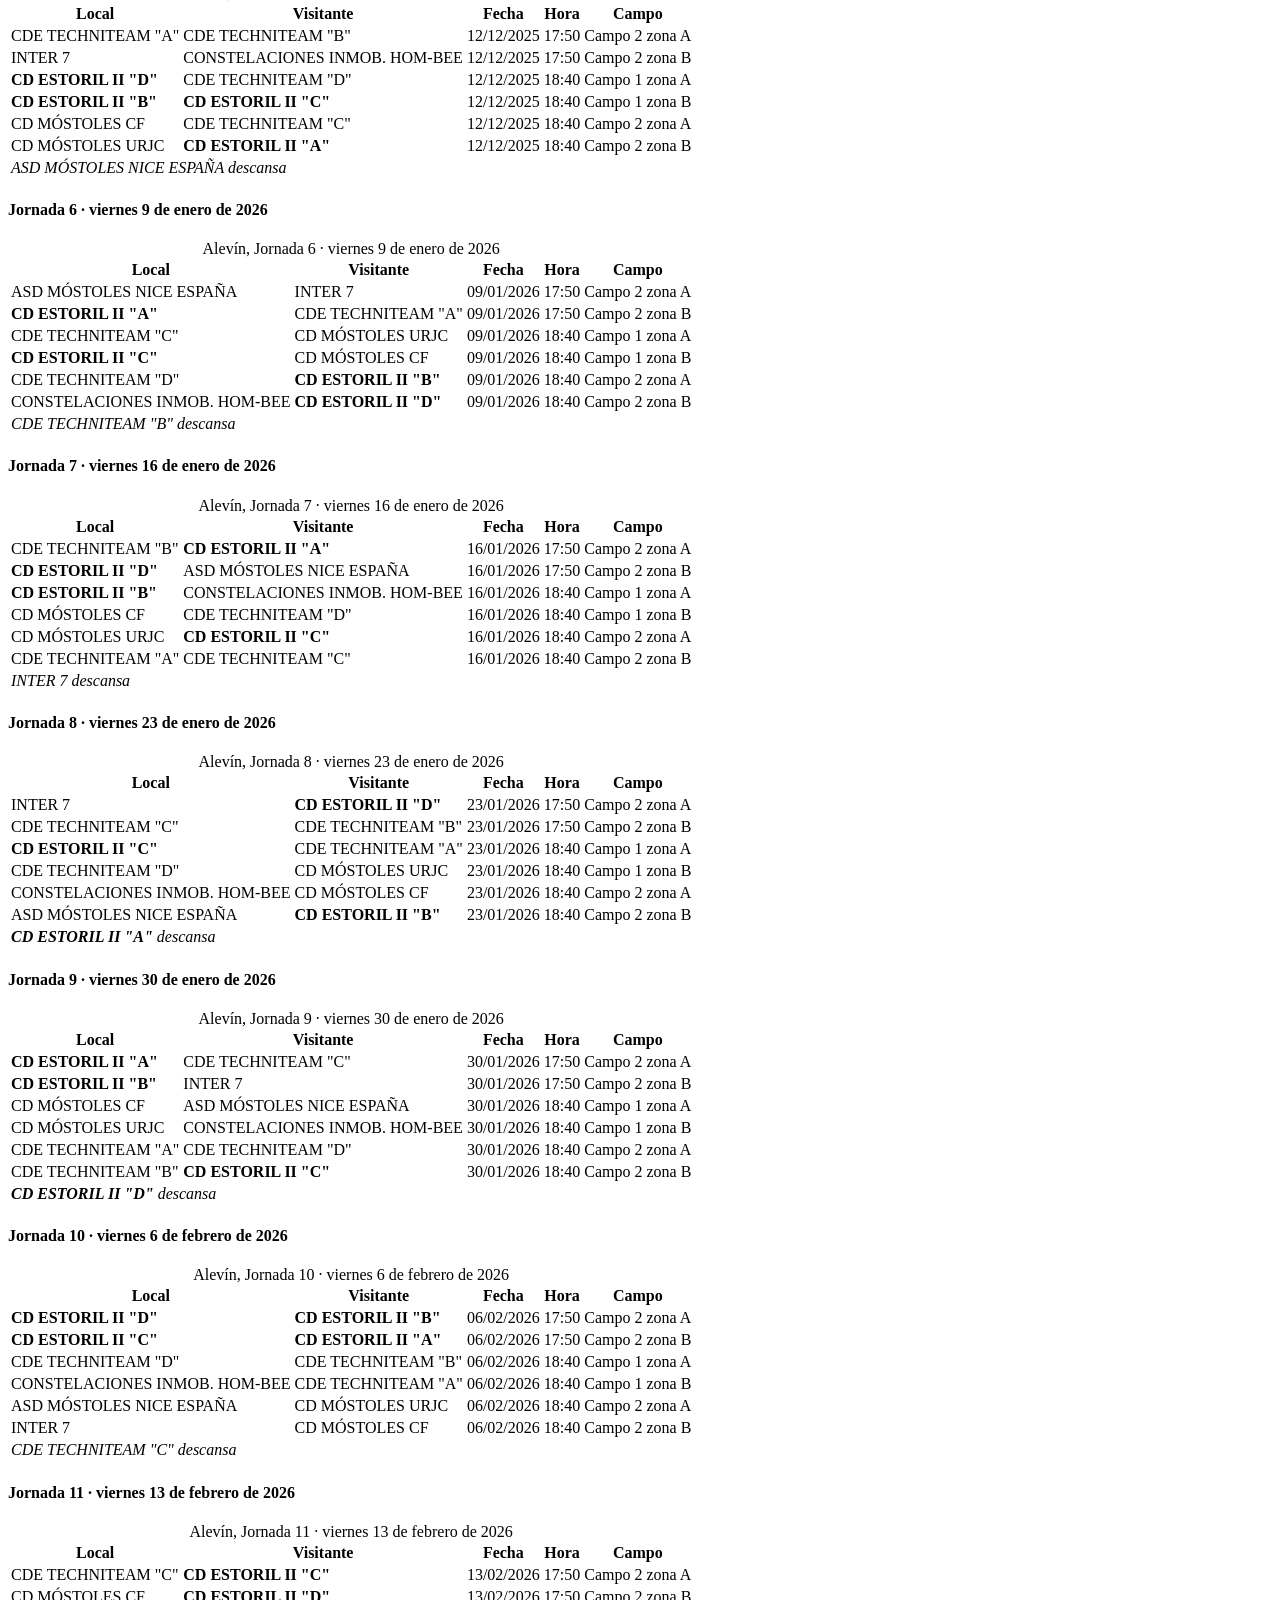
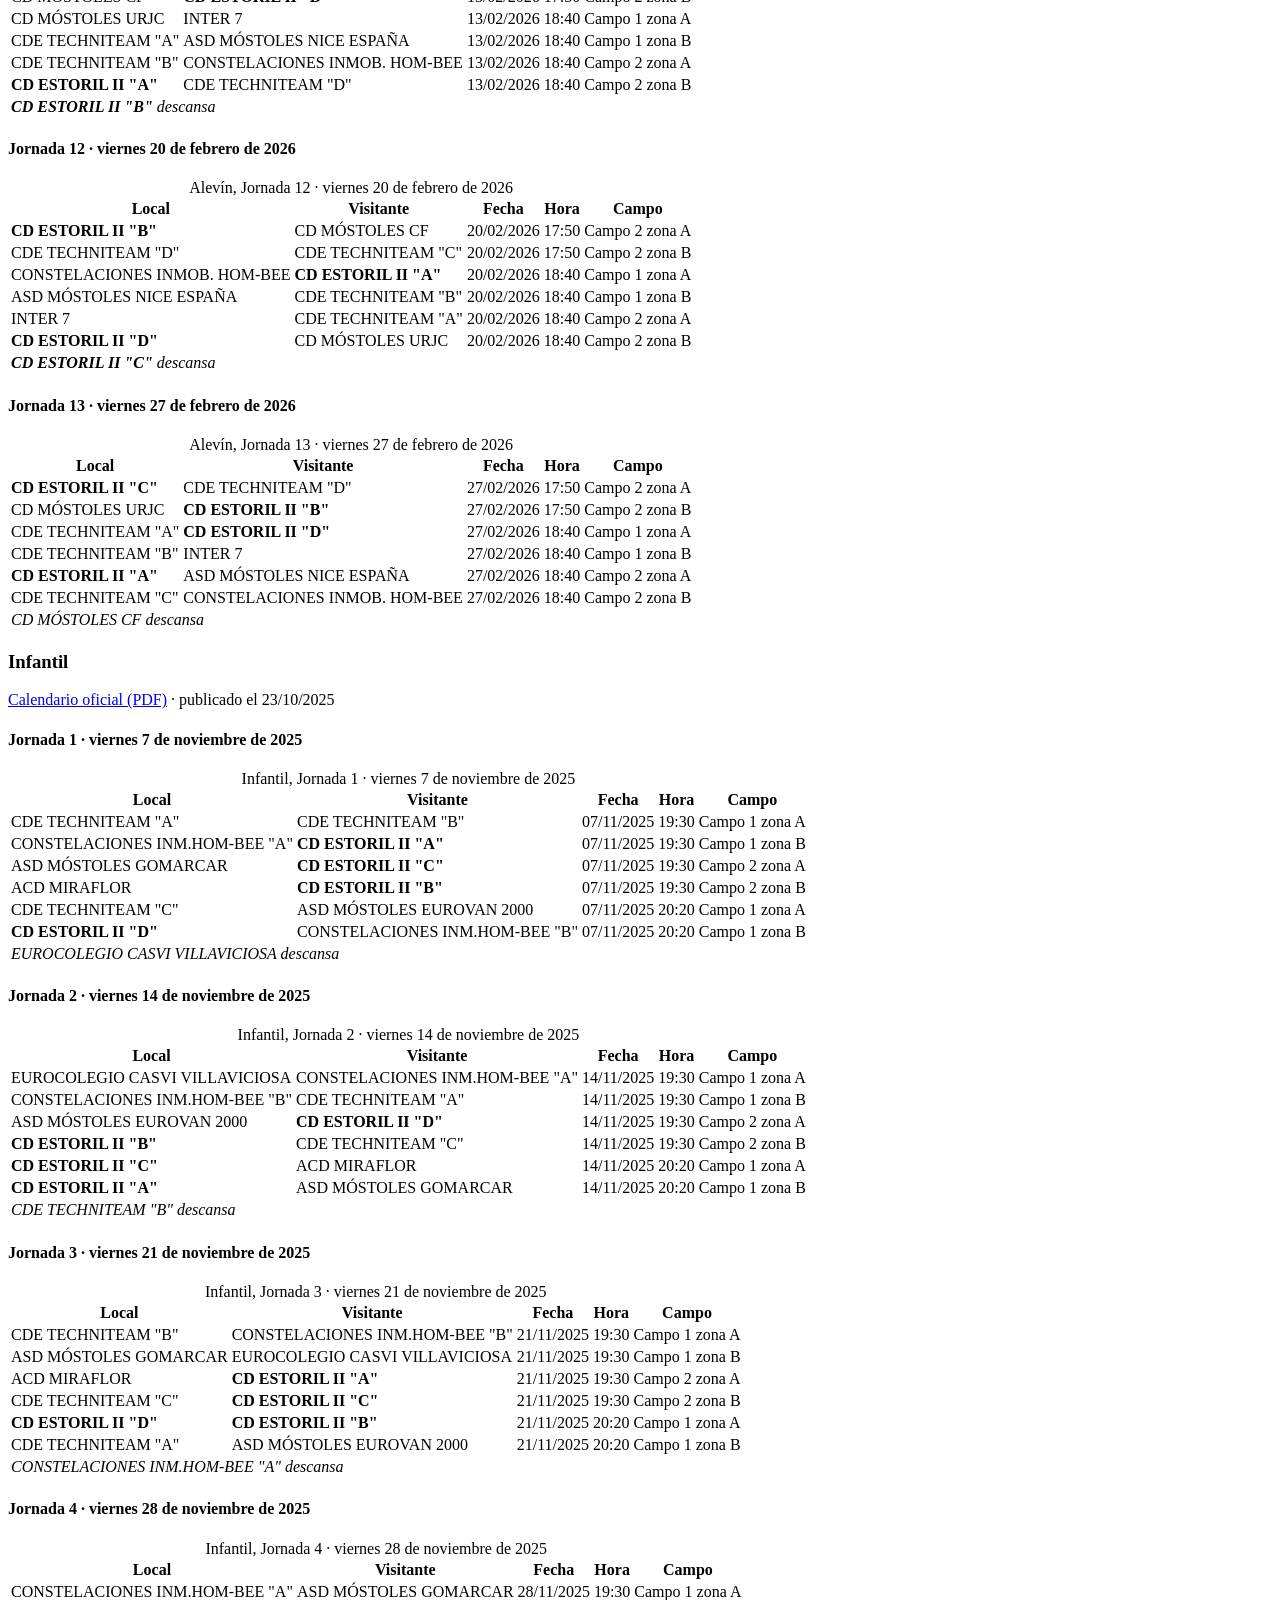
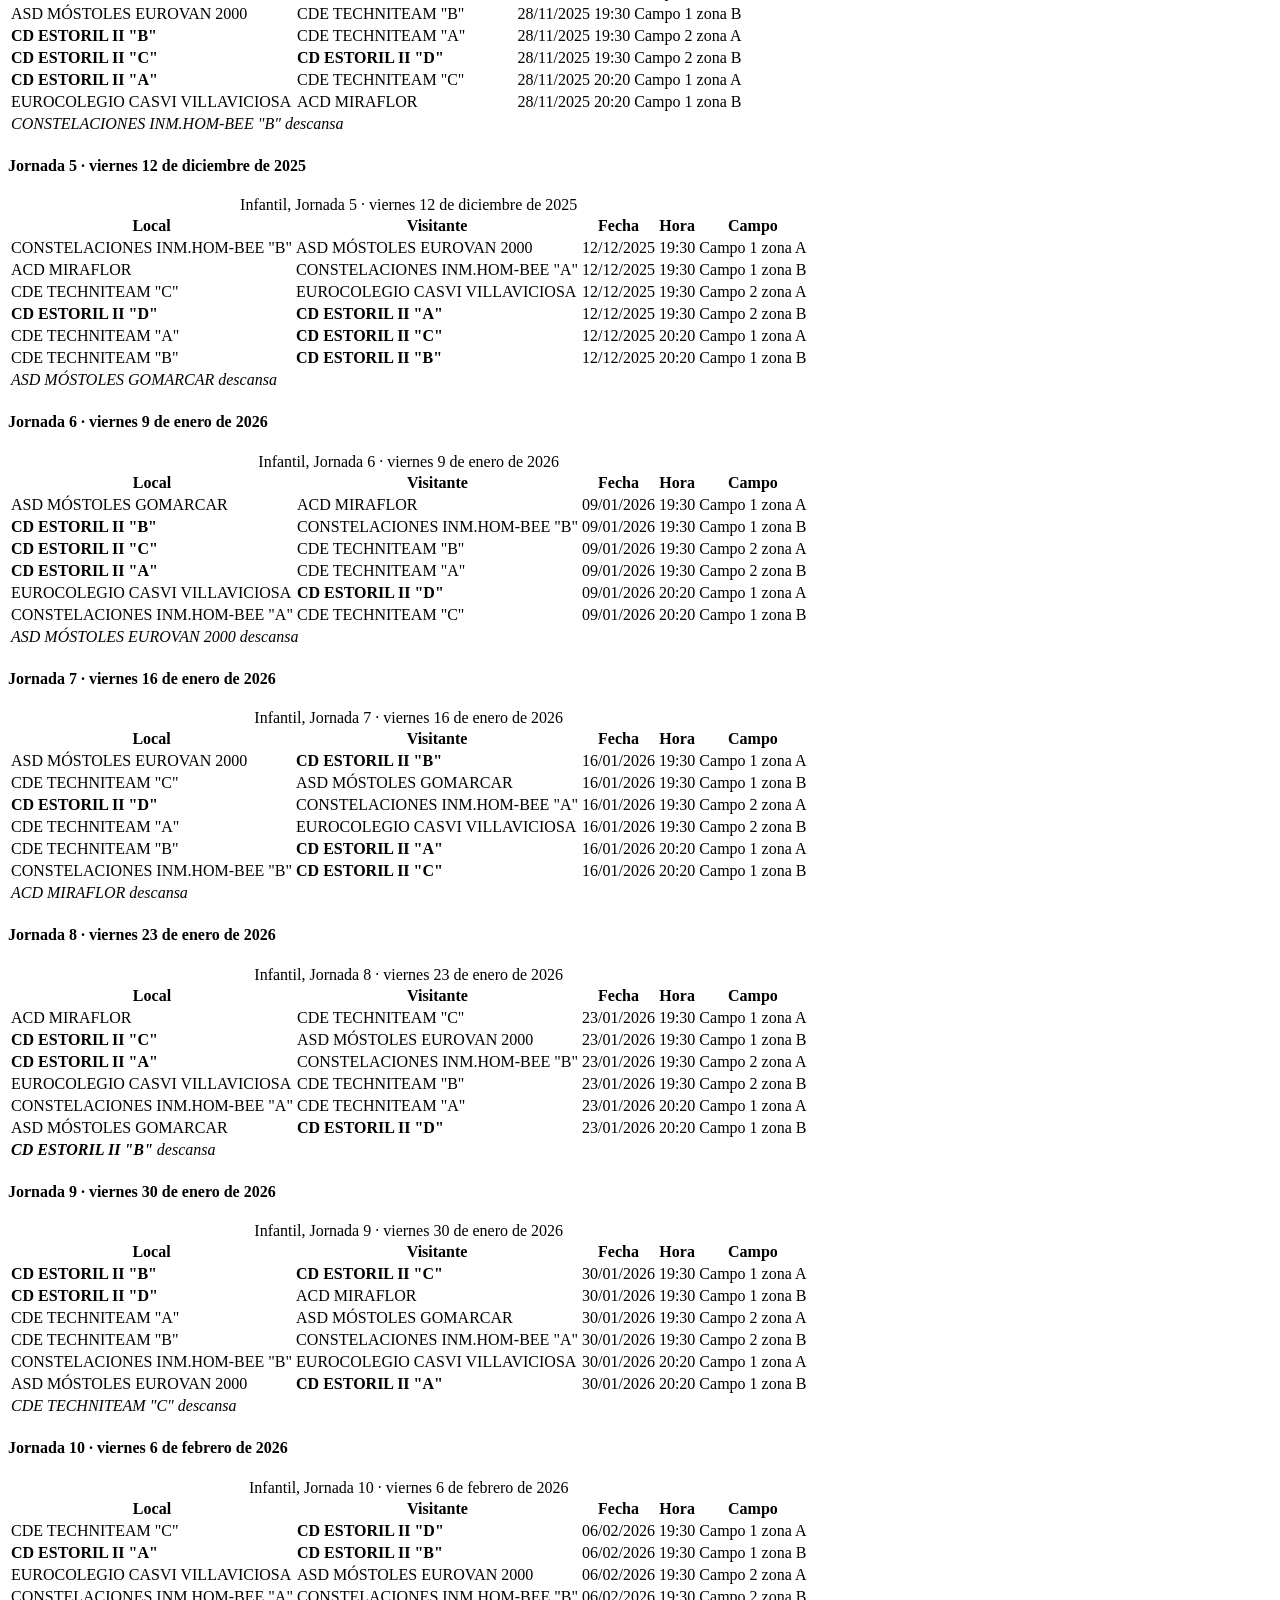
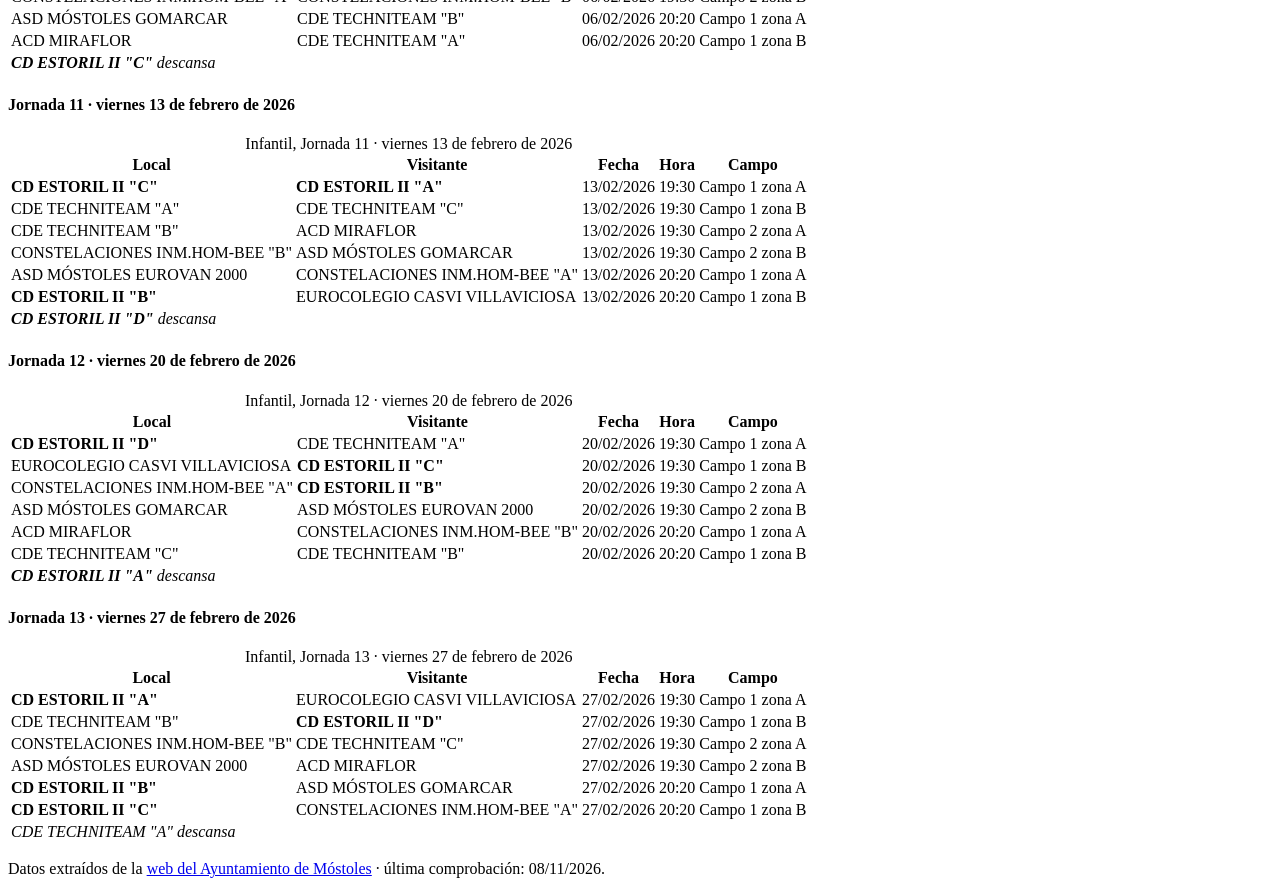
==== commit 96f180bf: "Usar los botones y tablas del tema del club y reducir la CSS propia Los botones son ce-boton (primar" ====
--- a/index.html
+++ b/index.html
@@ -6,68 +6,30 @@
     <title>Calendarios de fútbol 7 · Club Deportivo Estoril II</title>
     <meta name="description" content="Calendarios de los campeonatos municipales de fútbol 7 de Móstoles (prebenjamín, benjamín, alevín e infantil) con filtros por temporada, categoría y jornada.">
     <link rel="canonical" href="https://www.clubestoril2.es/escuelas-y-actividades/escuela-de-futbol-7/">
+    <!-- Hojas de estilo del tema de la web del club, para que esta página de comprobación se vea igual. -->
+    <link rel="stylesheet" href="https://www.clubestoril2.es/wp-content/themes/clubestoril2/assets/css/tokens.css">
+    <link rel="stylesheet" href="https://www.clubestoril2.es/wp-content/themes/clubestoril2/assets/css/base.css">
+    <link rel="stylesheet" href="https://www.clubestoril2.es/wp-content/themes/clubestoril2/assets/css/layout.css">
+    <link rel="stylesheet" href="https://www.clubestoril2.es/wp-content/themes/clubestoril2/assets/css/components.css">
+    <link rel="stylesheet" href="https://www.clubestoril2.es/wp-content/themes/clubestoril2/assets/css/content.css">
     <link rel="stylesheet" href="futbol7.css">
-    <style>
-        :root {
-            color-scheme: light dark;
-            --ce-primary: #c8102e;
-            --ce-primary-dark: #8a0a1f;
-            --ce-primary-contrast: #fff;
-            --ce-bg: #fff;
-            --ce-bg-alt: #f5f5f5;
-            --ce-surface: #fff;
-            --ce-text: #1a1a1a;
-            --ce-text-muted: #5a5a5a;
-            --ce-border: #dadada;
-            --ce-link: #a30d25;
-            --ce-focus: #0a7bc2;
-            --ce-accent-cream: #f8e8a8;
-        }
-        @media (prefers-color-scheme: dark) {
-            :root:not([data-theme="light"]) {
-                --ce-bg: #121214;
-                --ce-bg-alt: #1c1c1f;
-                --ce-surface: #232327;
-                --ce-text: #ececec;
-                --ce-text-muted: #a8a8ac;
-                --ce-border: #3a3a3f;
-                --ce-link: #ff6b7e;
-                --ce-focus: #4db3f5;
-                --ce-accent-cream: #5a5030;
-            }
-        }
-        :root[data-theme="dark"] {
-            --ce-bg: #121214;
-            --ce-bg-alt: #1c1c1f;
-            --ce-surface: #232327;
-            --ce-text: #ececec;
-            --ce-text-muted: #a8a8ac;
-            --ce-border: #3a3a3f;
-            --ce-link: #ff6b7e;
-            --ce-focus: #4db3f5;
-            --ce-accent-cream: #5a5030;
-        }
-        body {
-            margin: 0;
-            padding: 0 16px 2rem;
-            background: var(--ce-bg);
-            color: var(--ce-text);
-            font: 1rem/1.6 system-ui, -apple-system, "Segoe UI", Roboto, "Helvetica Neue", Arial, sans-serif;
-        }
-        main { max-width: 1120px; margin: 0 auto; }
-        a { color: var(--ce-link); }
-        h1 { margin: 1.5rem 0 0.5rem; }
-        .intro { color: var(--ce-text-muted); margin: 0 0 1rem; }
-    </style>
 </head>
 <body>
-<main>
-    <h1>Calendarios de fútbol 7</h1>
-    <p class="intro">Campeonatos municipales de fútbol 7 del Ayuntamiento de Móstoles en los que participa la
-        <a href="https://www.clubestoril2.es/escuelas-y-actividades/escuela-de-futbol-7/">escuela de fútbol 7 del Club Deportivo Estoril II</a>.</p>
-    <div id="futbol7-app" data-nivel="2">
-        <noscript>Para ver los calendarios es necesario activar JavaScript. También puede consultarlos en la
-            <a href="https://www.mostoles.es/MostolesDeporte/es/campeonatos-municipales-deporte-infantil/futbol-7/calendario/calendario-serie-basica">web del Ayuntamiento de Móstoles</a>.</noscript>
+<main id="contenido" class="ce-principal">
+    <div class="ce-contenedor ce-contenedor--pagina">
+        <article class="ce-articulo ce-articulo--pagina">
+            <header class="ce-articulo__cabecera">
+                <h1 class="ce-articulo__titulo">Calendarios de fútbol 7</h1>
+            </header>
+            <div class="ce-contenido">
+                <p>Campeonatos municipales de fútbol 7 del Ayuntamiento de Móstoles en los que participa la
+                    <a href="https://www.clubestoril2.es/escuelas-y-actividades/escuela-de-futbol-7/">escuela de fútbol 7 del Club Deportivo Estoril II</a>.</p>
+                <div id="futbol7-app" data-nivel="2">
+                    <noscript>Para ver los calendarios es necesario activar JavaScript. También puede consultarlos en la
+                        <a href="https://www.mostoles.es/MostolesDeporte/es/campeonatos-municipales-deporte-infantil/futbol-7/calendario/calendario-serie-basica">web del Ayuntamiento de Móstoles</a>.</noscript>
+                </div>
+            </div>
+        </article>
     </div>
 </main>
 <script src="futbol7.js" defer></script>
--- a/futbol7.css
+++ b/futbol7.css
@@ -1,301 +1,69 @@
 /*
- * Estilos de los calendarios de fútbol 7 del CD Estoril II.
- * Usa los tokens del tema de la web del club (--ce-*) cuando existen y
- * valores propios en caso contrario, con modo oscuro automático.
+ * Calendarios de fútbol 7 del CD Estoril II.
+ * Botones, tablas, avisos y textos secundarios usan las clases del tema de
+ * la web del club (ce-boton, ce-tabla, ce-aviso, ce-meta, ce-oculto); aquí
+ * solo va lo que el tema no cubre: los grupos de filtros y los resaltados.
  */
-.f7 {
-    --f7-primary: var(--ce-primary, #c8102e);
-    --f7-primary-dark: var(--ce-primary-dark, #8a0a1f);
-    --f7-primary-contrast: var(--ce-primary-contrast, #fff);
-    --f7-bg: var(--ce-bg, #fff);
-    --f7-bg-alt: var(--ce-bg-alt, #f5f5f5);
-    --f7-surface: var(--ce-surface, #fff);
-    --f7-text: var(--ce-text, #1a1a1a);
-    --f7-text-muted: var(--ce-text-muted, #5a5a5a);
-    --f7-border: var(--ce-border, #dadada);
-    --f7-focus: var(--ce-focus, #0a7bc2);
-    --f7-cream: var(--ce-accent-cream, #f8e8a8);
-    --f7-radius: var(--ce-radius, 8px);
-    --f7-radius-small: var(--ce-radius-small, 4px);
-    --f7-transition: var(--ce-transition, 150ms ease);
-    --f7-space: var(--ce-space-3, 1rem);
-    color: var(--f7-text);
-    font-variant-numeric: tabular-nums;
-}
 
-@media (prefers-color-scheme: dark) {
-    :root:not([data-theme="light"]) .f7 {
-        --f7-bg: var(--ce-bg, #121214);
-        --f7-bg-alt: var(--ce-bg-alt, #1c1c1f);
-        --f7-surface: var(--ce-surface, #232327);
-        --f7-text: var(--ce-text, #ececec);
-        --f7-text-muted: var(--ce-text-muted, #a8a8ac);
-        --f7-border: var(--ce-border, #3a3a3f);
-        --f7-focus: var(--ce-focus, #4db3f5);
-        --f7-cream: var(--ce-accent-cream, #5a5030);
-    }
-}
-
-:root[data-theme="dark"] .f7 {
-    --f7-bg: var(--ce-bg, #121214);
-    --f7-bg-alt: var(--ce-bg-alt, #1c1c1f);
-    --f7-surface: var(--ce-surface, #232327);
-    --f7-text: var(--ce-text, #ececec);
-    --f7-text-muted: var(--ce-text-muted, #a8a8ac);
-    --f7-border: var(--ce-border, #3a3a3f);
-    --f7-focus: var(--ce-focus, #4db3f5);
-    --f7-cream: var(--ce-accent-cream, #5a5030);
-}
-
-/* ---------- filtros ---------- */
-
-.f7-filtros {
-    margin: 0 0 var(--f7-space);
-    padding: calc(var(--f7-space) * 0.75) var(--f7-space);
-    border: 1px solid var(--f7-border);
-    border-radius: var(--f7-radius);
-    background: var(--f7-bg-alt);
-}
-
+/* Grupos de filtros: fieldset sin marco, título pequeño y botones en línea. */
 .f7-grupo {
-    margin: 0;
+    margin: 0 0 var(--ce-space-3);
     padding: 0;
     border: 0;
     min-width: 0;
 }
 
-.f7-grupo + .f7-grupo {
-    margin-top: calc(var(--f7-space) * 0.75);
-}
-
 .f7-grupo__titulo {
     padding: 0;
-    margin: 0 0 0.35rem;
-    font-size: 0.8rem;
+    margin: 0 0 var(--ce-space-1);
+    color: var(--ce-text-muted);
+    font-size: var(--ce-font-size-small);
     font-weight: 700;
     letter-spacing: 0.04em;
     text-transform: uppercase;
-    color: var(--f7-text-muted);
 }
 
 .f7-grupo__botones {
     display: flex;
     flex-wrap: wrap;
-    gap: 0.4rem;
+    gap: var(--ce-space-2);
 }
 
-.f7-grupo__ayuda {
-    margin: 0.35rem 0 0;
-    font-size: 0.85rem;
-    color: var(--f7-text-muted);
-}
-
-.f7-boton {
-    display: inline-flex;
-    flex-direction: column;
-    align-items: center;
-    justify-content: center;
-    min-height: 2.25rem;
-    min-width: 2.5rem;
-    padding: 0.3rem 0.75rem;
-    margin: 0;
-    border: 1px solid var(--f7-border);
-    border-radius: 999px;
-    background: var(--f7-surface);
-    color: var(--f7-text);
-    font: inherit;
-    font-size: 0.95rem;
-    font-weight: 600;
-    line-height: 1.2;
-    cursor: pointer;
-    transition: background var(--f7-transition), color var(--f7-transition), border-color var(--f7-transition);
-}
-
-.f7-boton:hover {
-    border-color: var(--f7-primary);
-    color: var(--f7-primary);
-}
-
-.f7-boton:focus-visible {
-    outline: 3px solid var(--f7-focus);
-    outline-offset: 2px;
-}
-
-.f7-boton--activo,
-.f7-boton--activo:hover {
-    background: var(--f7-primary);
-    border-color: var(--f7-primary);
-    color: var(--f7-primary-contrast);
-}
-
-.f7-boton__numero {
-    font-size: 1rem;
-}
-
+/* Fecha de la jornada dentro del botón (10/nov). */
 .f7-boton__fecha {
-    font-size: 0.7rem;
     font-weight: 500;
-    opacity: 0.85;
     white-space: nowrap;
 }
 
-.f7-boton--enlace {
-    min-height: 0;
-    padding: 0.2rem 0.6rem;
-    border-color: transparent;
-    background: transparent;
-    color: var(--ce-link, var(--f7-primary));
-    font-weight: 600;
+/* «Mostrar todos los calendarios», como un enlace. */
+.f7-enlace {
+    padding: 0;
+    border: 0;
+    background: none;
+    color: var(--ce-link);
+    font-weight: 700;
     text-decoration: underline;
+    cursor: pointer;
 }
 
-.f7-boton--enlace:hover {
-    background: var(--f7-surface);
+.f7-enlace:hover {
+    color: var(--ce-link-hover);
 }
 
-.f7-limpiar {
-    margin: calc(var(--f7-space) * 0.75) 0 0;
-}
-
-/* ---------- contenido ---------- */
-
-.f7-cargando,
-.f7-vacio,
-.f7-aviso {
-    padding: var(--f7-space);
-    border: 1px dashed var(--f7-border);
-    border-radius: var(--f7-radius);
-    color: var(--f7-text-muted);
-    text-align: center;
-}
-
-.f7-error {
-    padding: var(--f7-space);
-    border-left: 4px solid var(--f7-primary);
-    background: var(--f7-bg-alt);
-}
-
-.f7-temporada {
-    margin: var(--f7-space) 0 0.5rem;
-}
-
-.f7-categoria {
-    margin: 0 0 calc(var(--f7-space) * 1.5);
-    scroll-margin-top: 4rem;
-}
-
-.f7-categoria__titulo {
-    margin: calc(var(--f7-space) * 1.5) 0 0.25rem;
-    padding-bottom: 0.25rem;
-    border-bottom: 2px solid var(--f7-primary);
-}
-
-.f7-meta,
-.f7-pie {
-    margin: 0 0 0.75rem;
-    font-size: 0.85rem;
-    color: var(--f7-text-muted);
-}
-
-.f7-pie {
-    margin-top: var(--f7-space);
-}
-
-.f7-jornada {
-    margin: 0 0 var(--f7-space);
-    scroll-margin-top: 4rem;
-}
-
-.f7-jornada__titulo {
-    margin: var(--f7-space) 0 0.4rem;
-    font-size: 1.05rem;
-}
-
-.f7-tabla-envoltorio {
-    overflow-x: auto;
-    -webkit-overflow-scrolling: touch;
-}
-
-.f7 .f7-tabla {
-    width: 100%;
-    margin: 0;
-    border: 0;
-    border-collapse: collapse;
-    font-size: 0.9rem;
-}
-
-.f7 .f7-tabla th,
-.f7 .f7-tabla td {
-    padding: 0.45rem 0.6rem;
-    border: 0;
-    border-bottom: 1px solid var(--f7-border);
-    text-align: left;
-    vertical-align: top;
-}
-
-.f7 .f7-tabla thead th {
-    border-bottom: 2px solid var(--f7-border);
-    font-size: 0.8rem;
-    letter-spacing: 0.03em;
-    text-transform: uppercase;
-    color: var(--f7-text-muted);
-    white-space: nowrap;
-}
-
-.f7 .f7-tabla tbody tr:nth-child(even) {
-    background: var(--f7-bg-alt);
-}
-
-.f7-fecha,
-.f7-hora {
-    white-space: nowrap;
-}
-
-.f7 .f7-estoril,
-.f7 td.f7-estoril {
+/* Equipos del club. */
+.f7-estoril {
+    color: var(--ce-link);
     font-weight: 700;
-    color: var(--f7-primary);
-}
-
-.f7 td.f7-estoril {
-    background: var(--f7-cream);
 }
 
 .f7-descansa td {
-    color: var(--f7-text-muted);
+    color: var(--ce-text-muted);
     font-style: italic;
 }
 
-.f7-visualmente-oculto {
-    position: absolute !important;
-    width: 1px;
-    height: 1px;
-    margin: -1px;
-    padding: 0;
-    overflow: hidden;
-    clip: rect(0 0 0 0);
-    white-space: nowrap;
-    border: 0;
-}
-
-@media (max-width: 600px) {
-    .f7-filtros {
-        padding: 0.6rem 0.75rem;
-    }
-
-    .f7-boton {
-        padding: 0.25rem 0.6rem;
-        font-size: 0.9rem;
-    }
-
-    .f7 .f7-tabla {
-        font-size: 0.85rem;
-    }
-
-    .f7 .f7-tabla th,
-    .f7 .f7-tabla td {
-        padding: 0.4rem 0.45rem;
-    }
+.f7-categoria,
+.f7-jornada {
+    scroll-margin-top: 4rem;
 }
 
 @media print {
